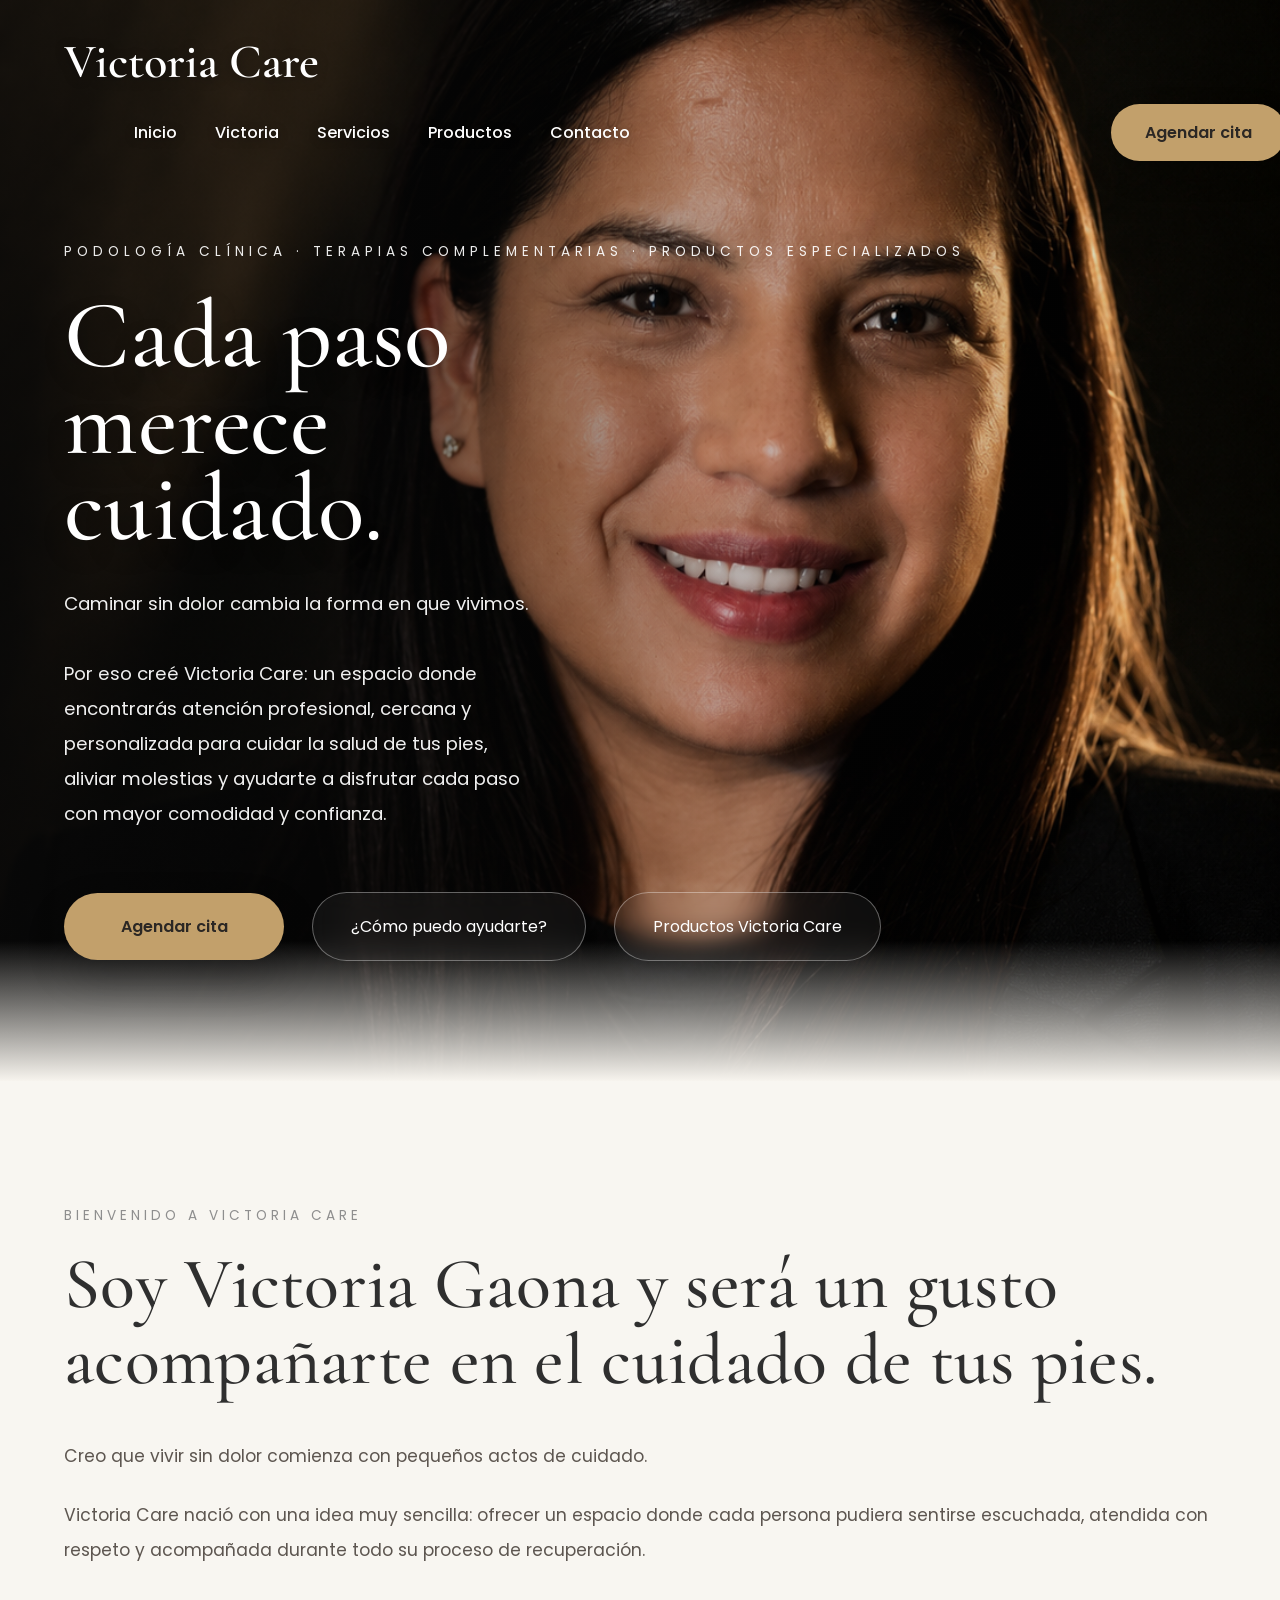
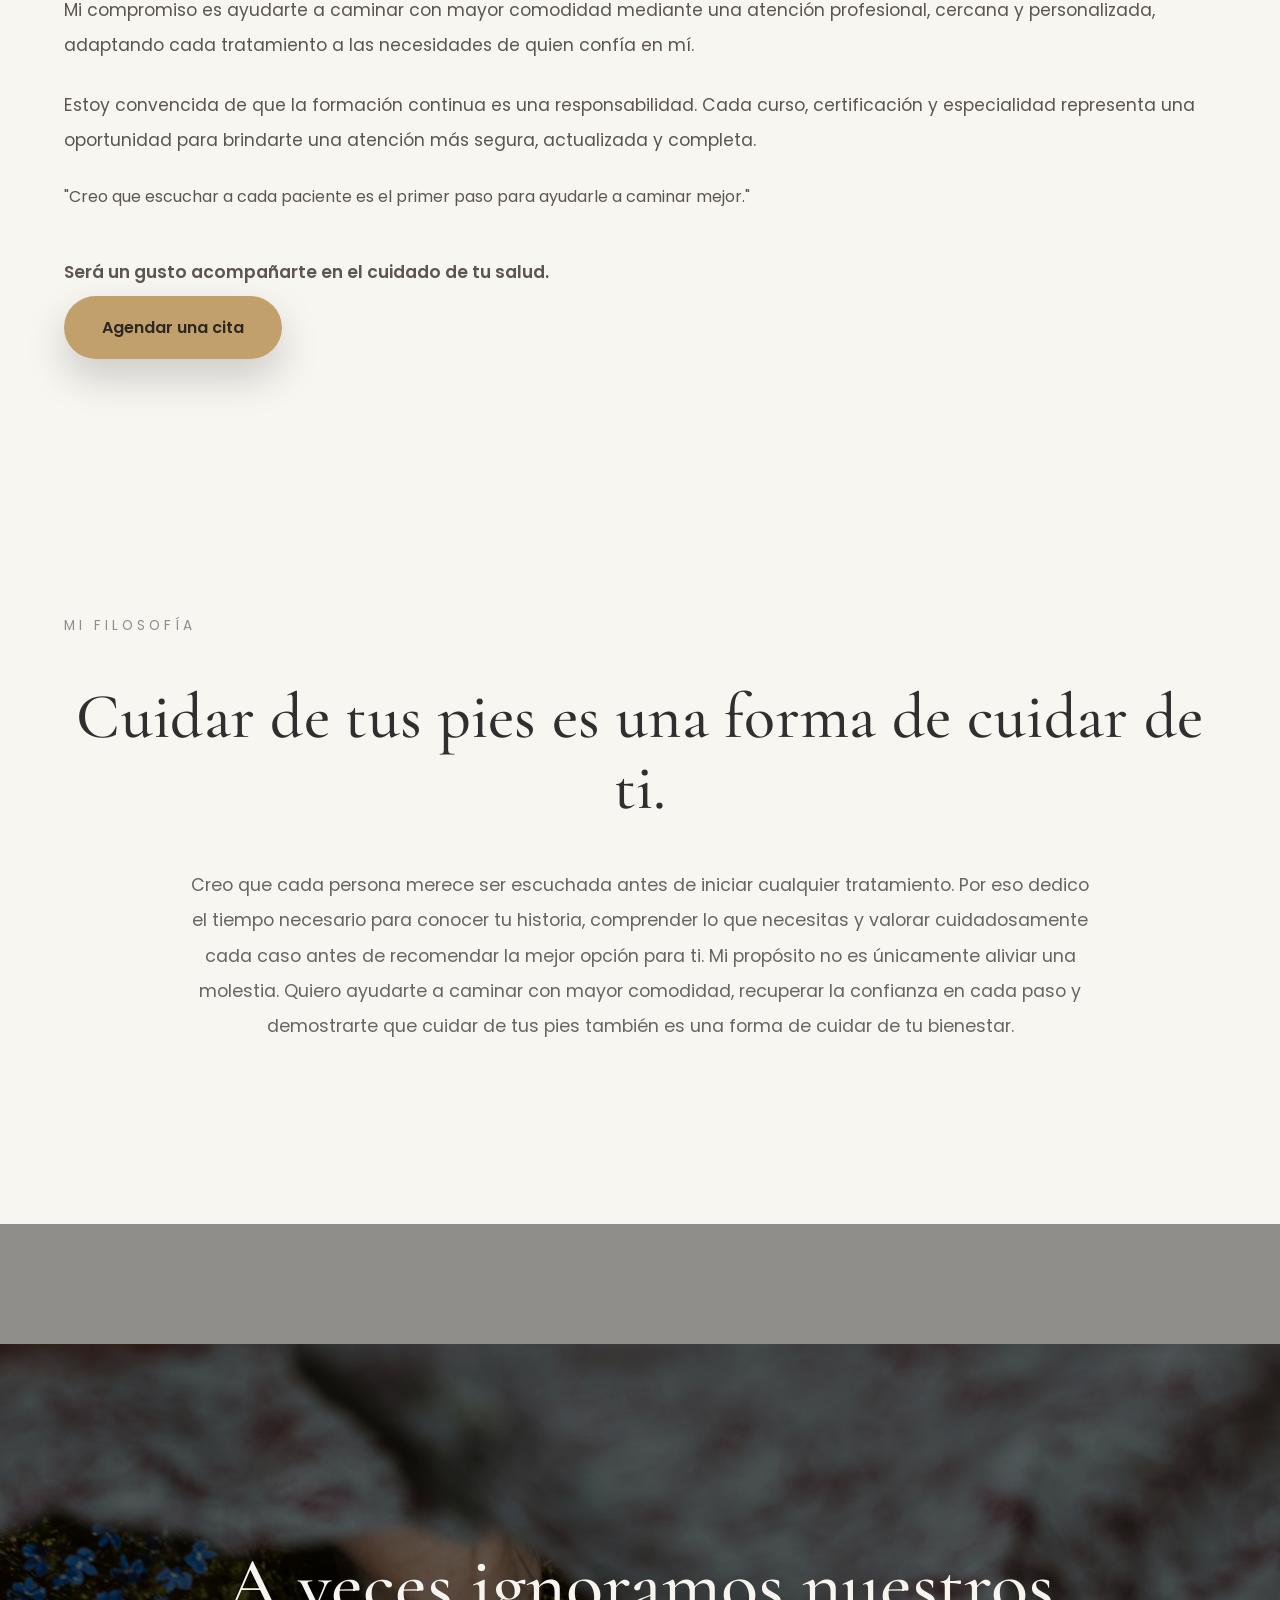
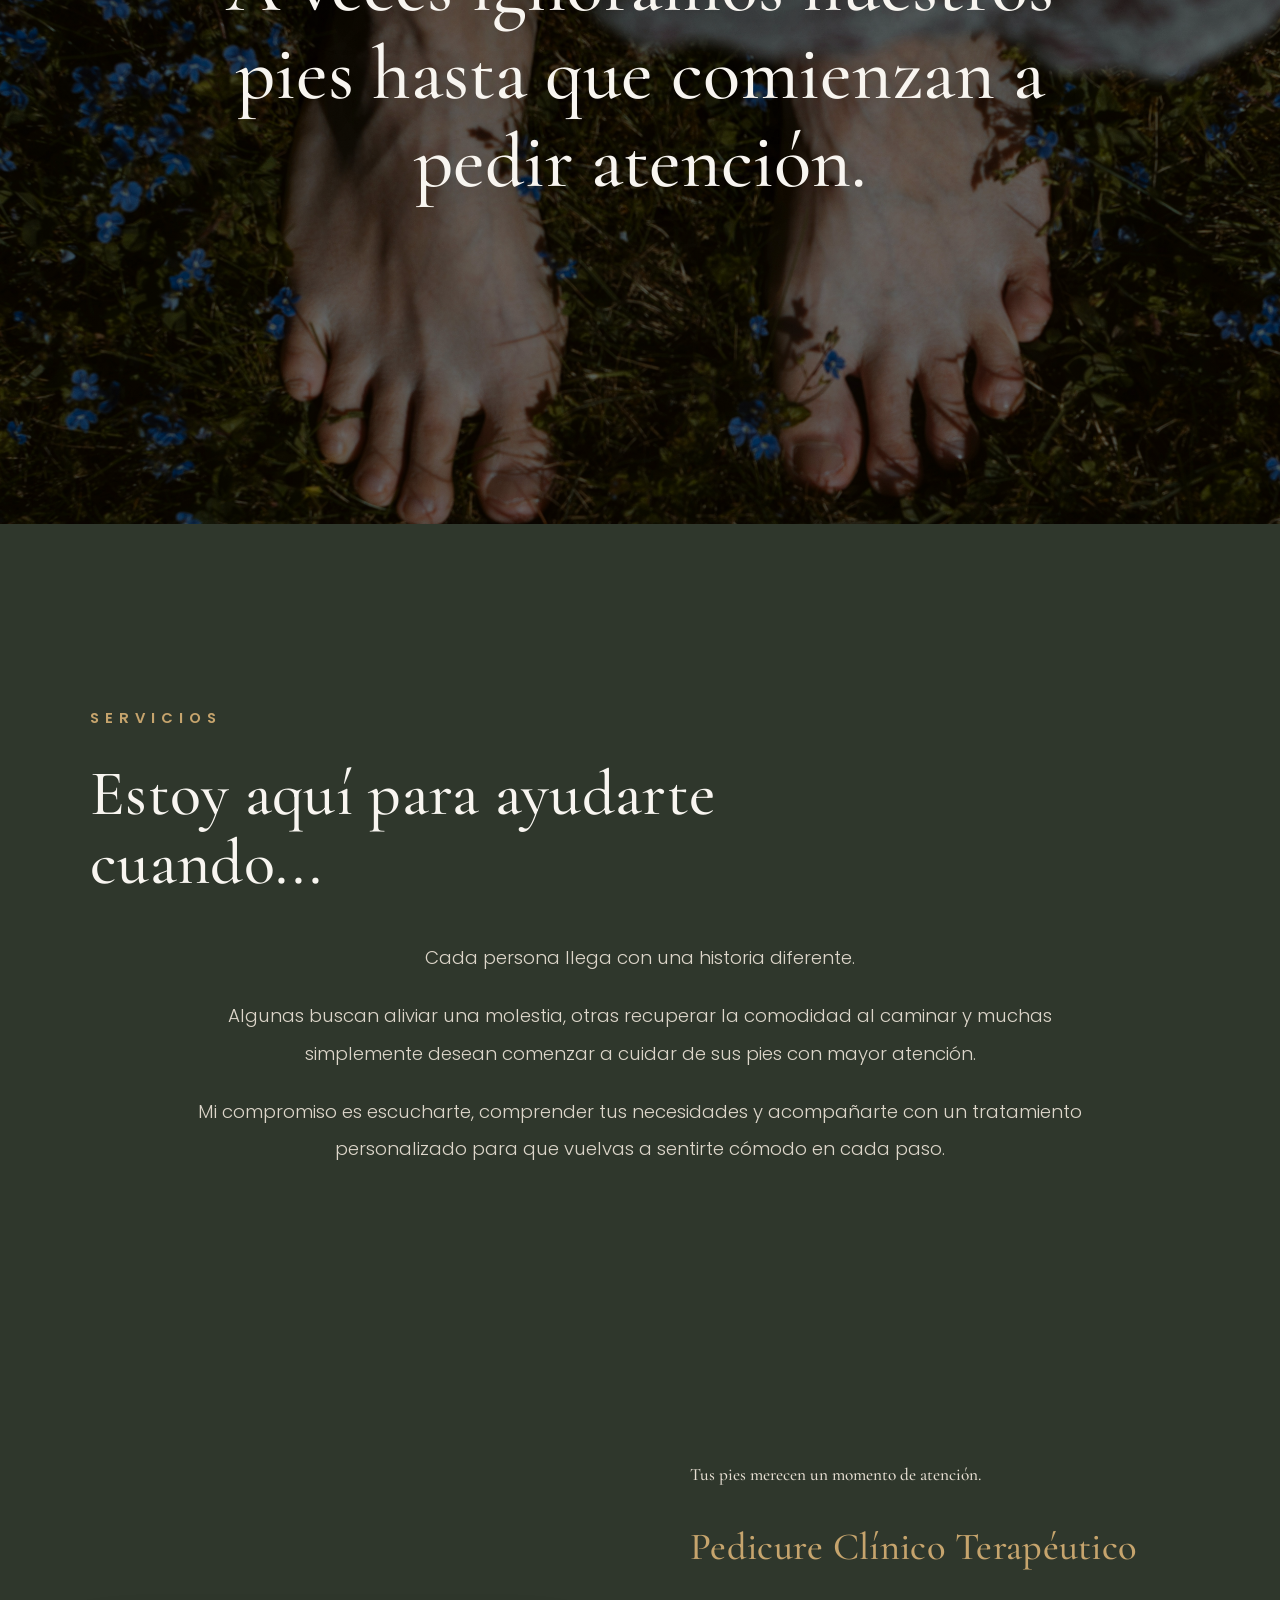
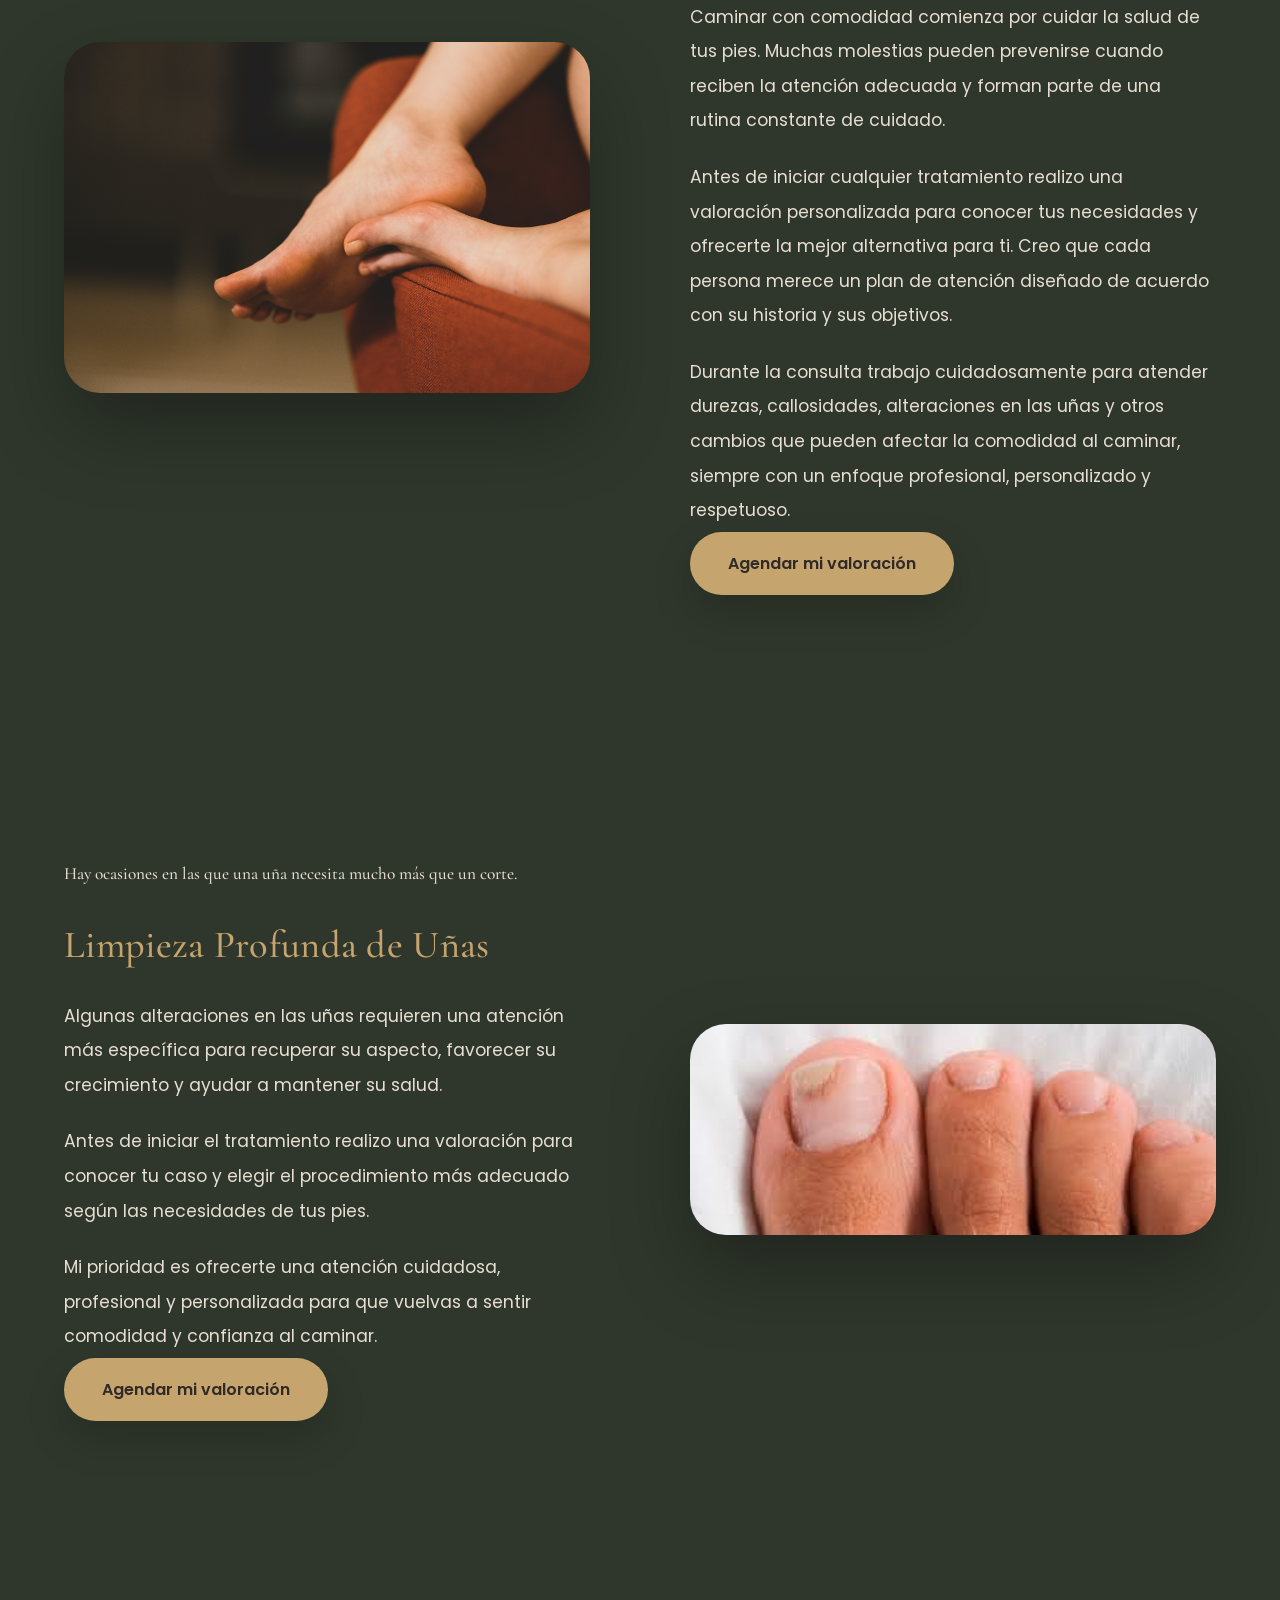
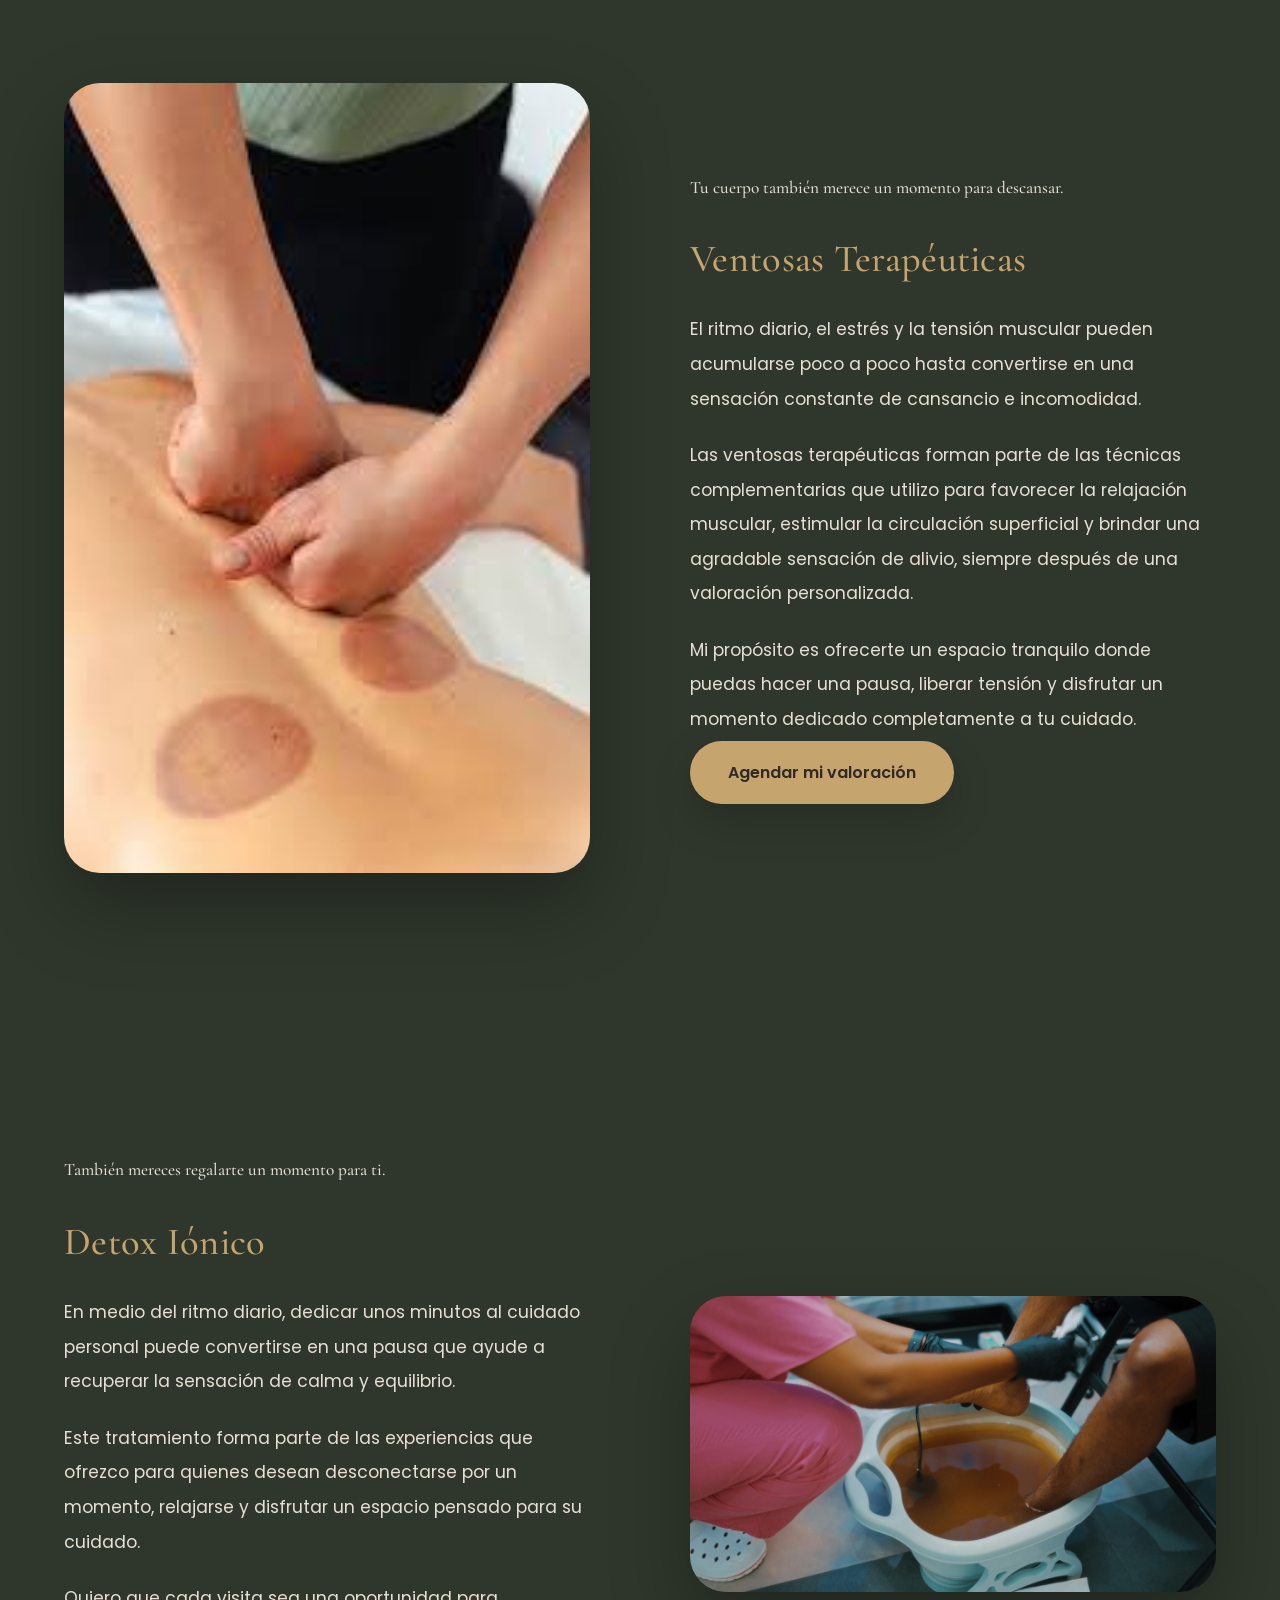
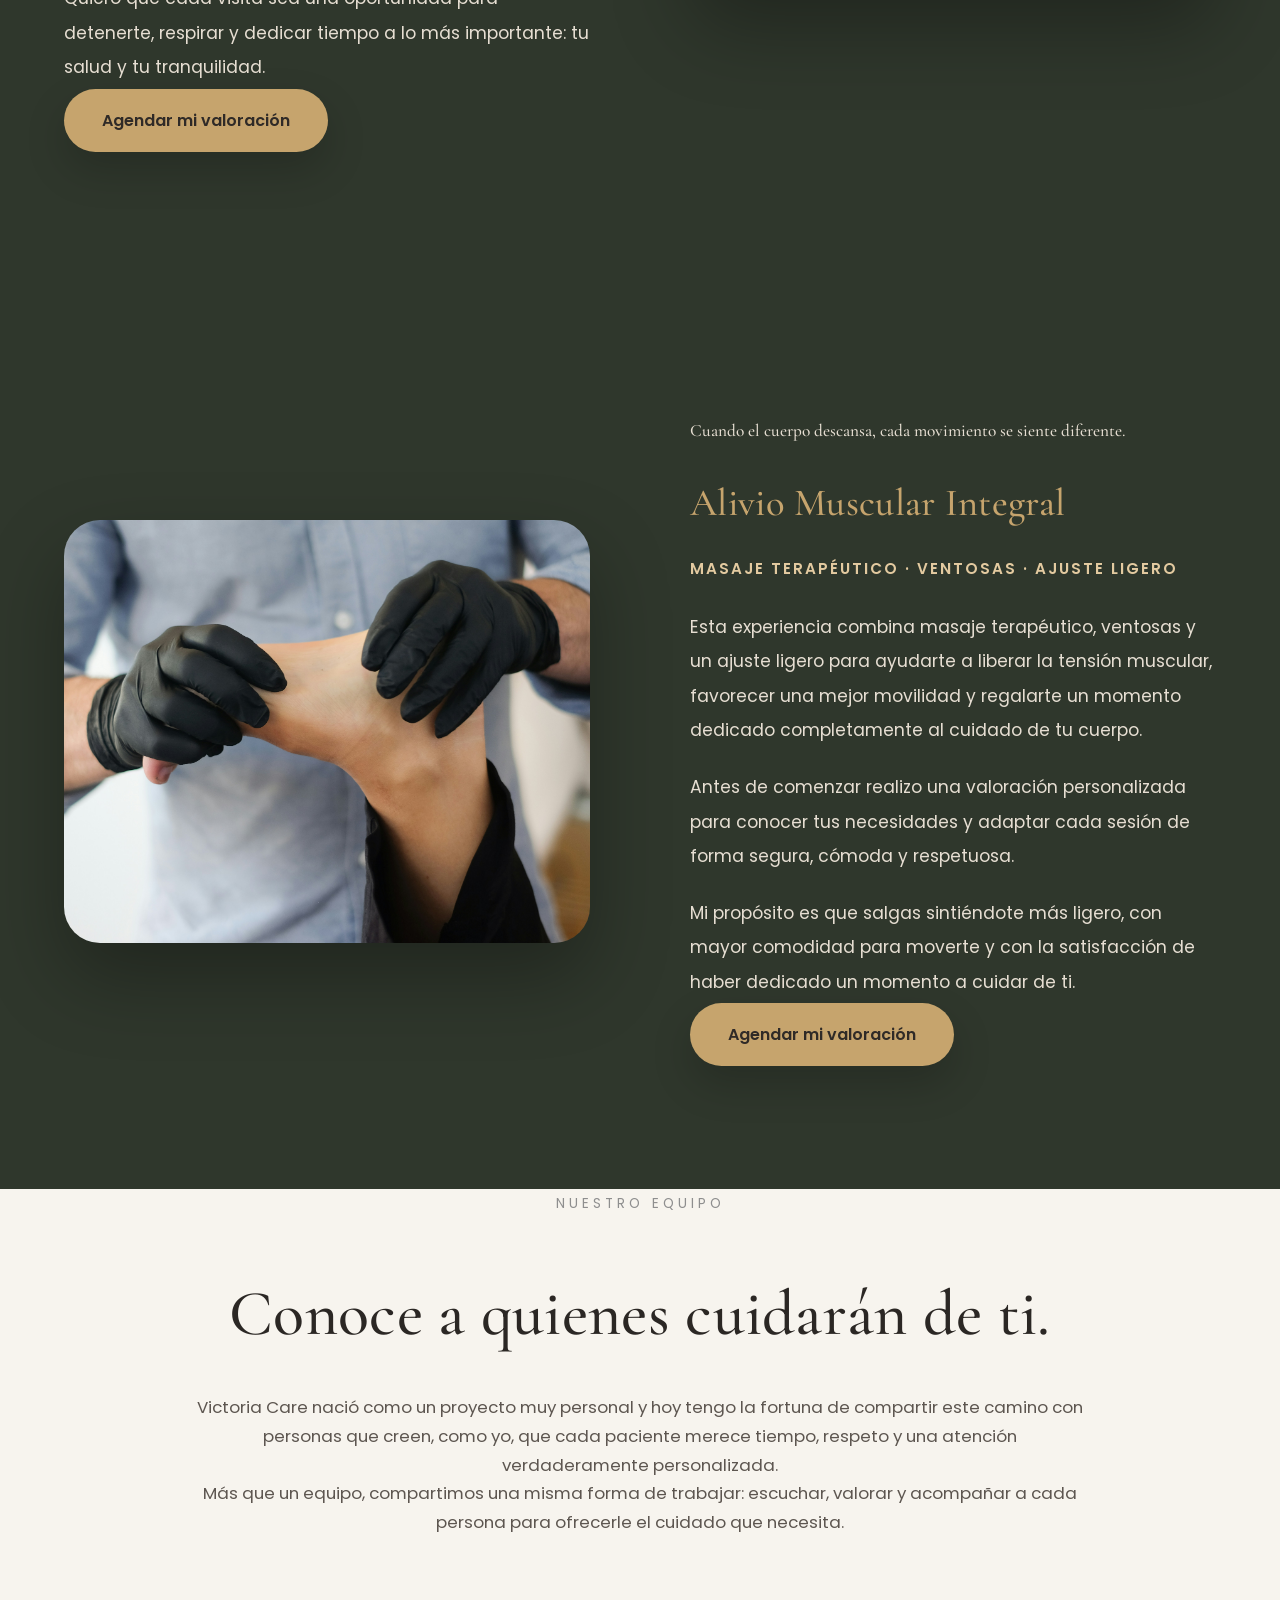
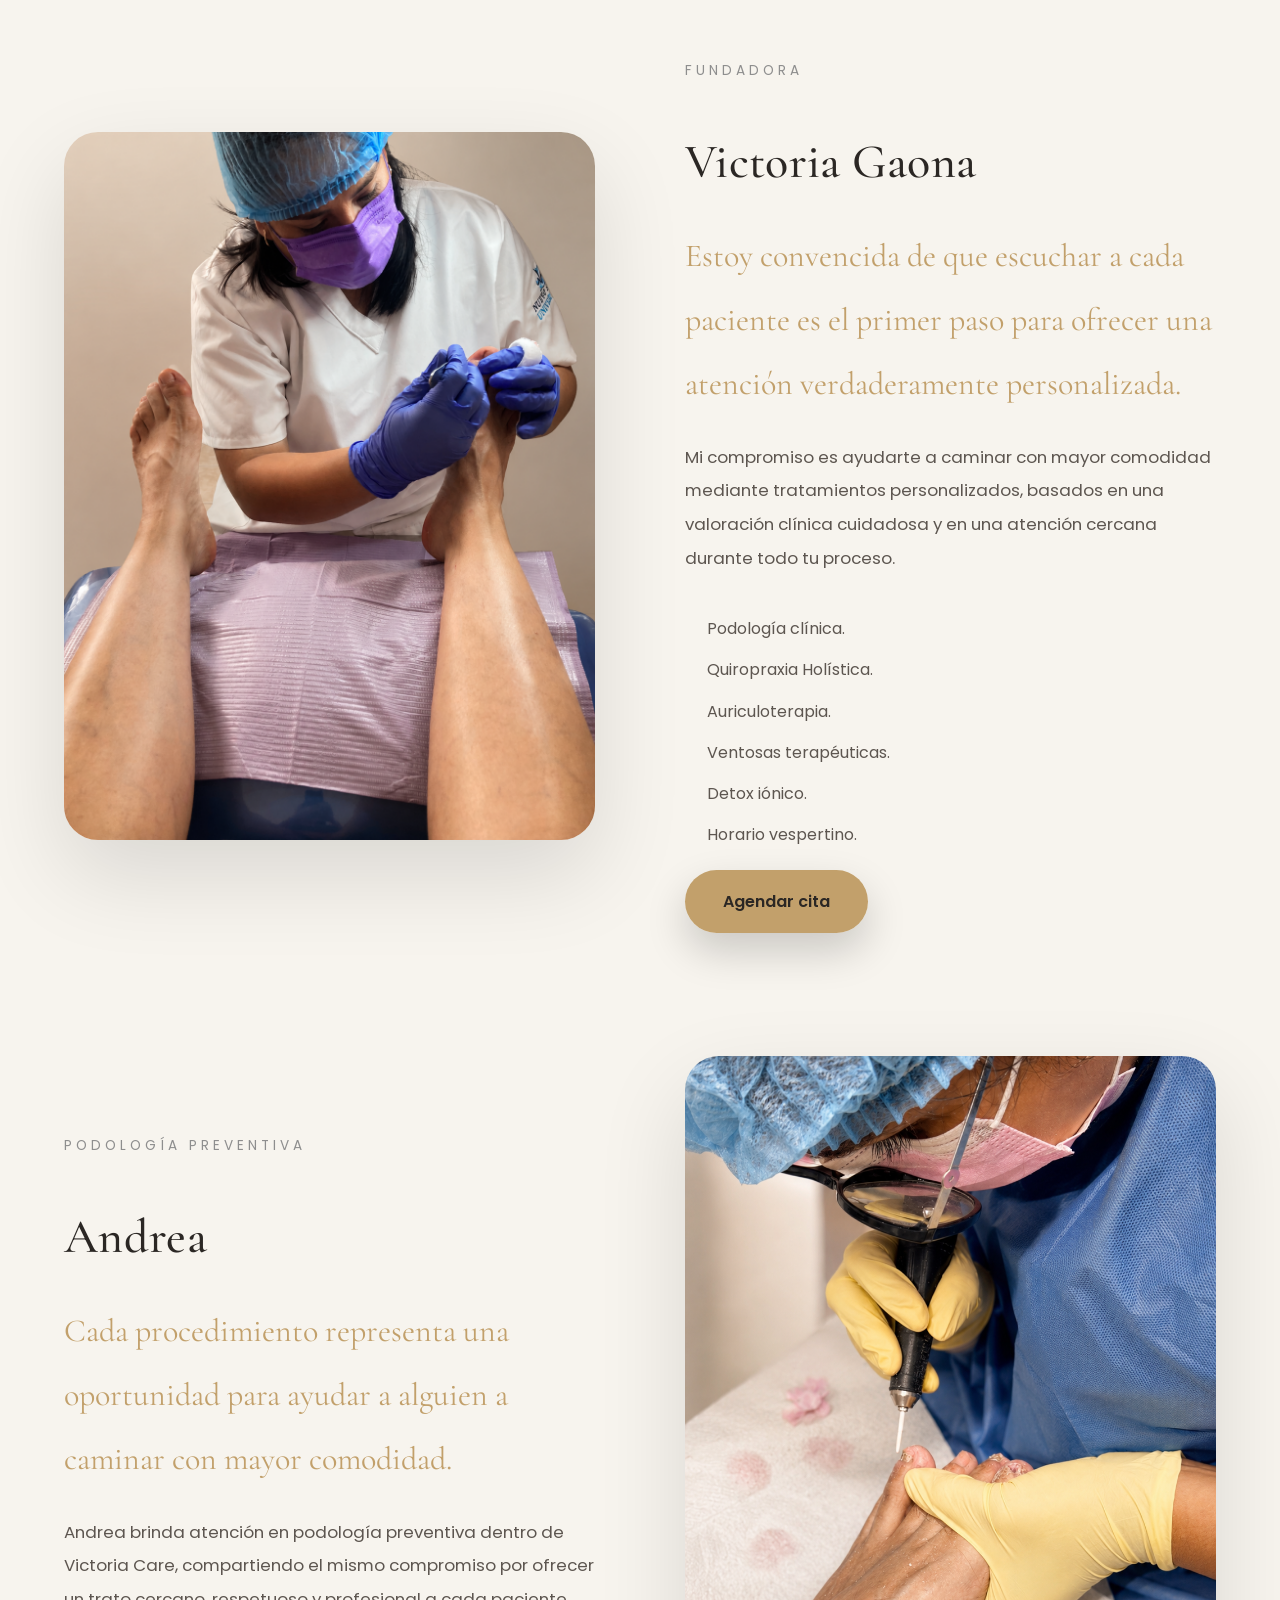
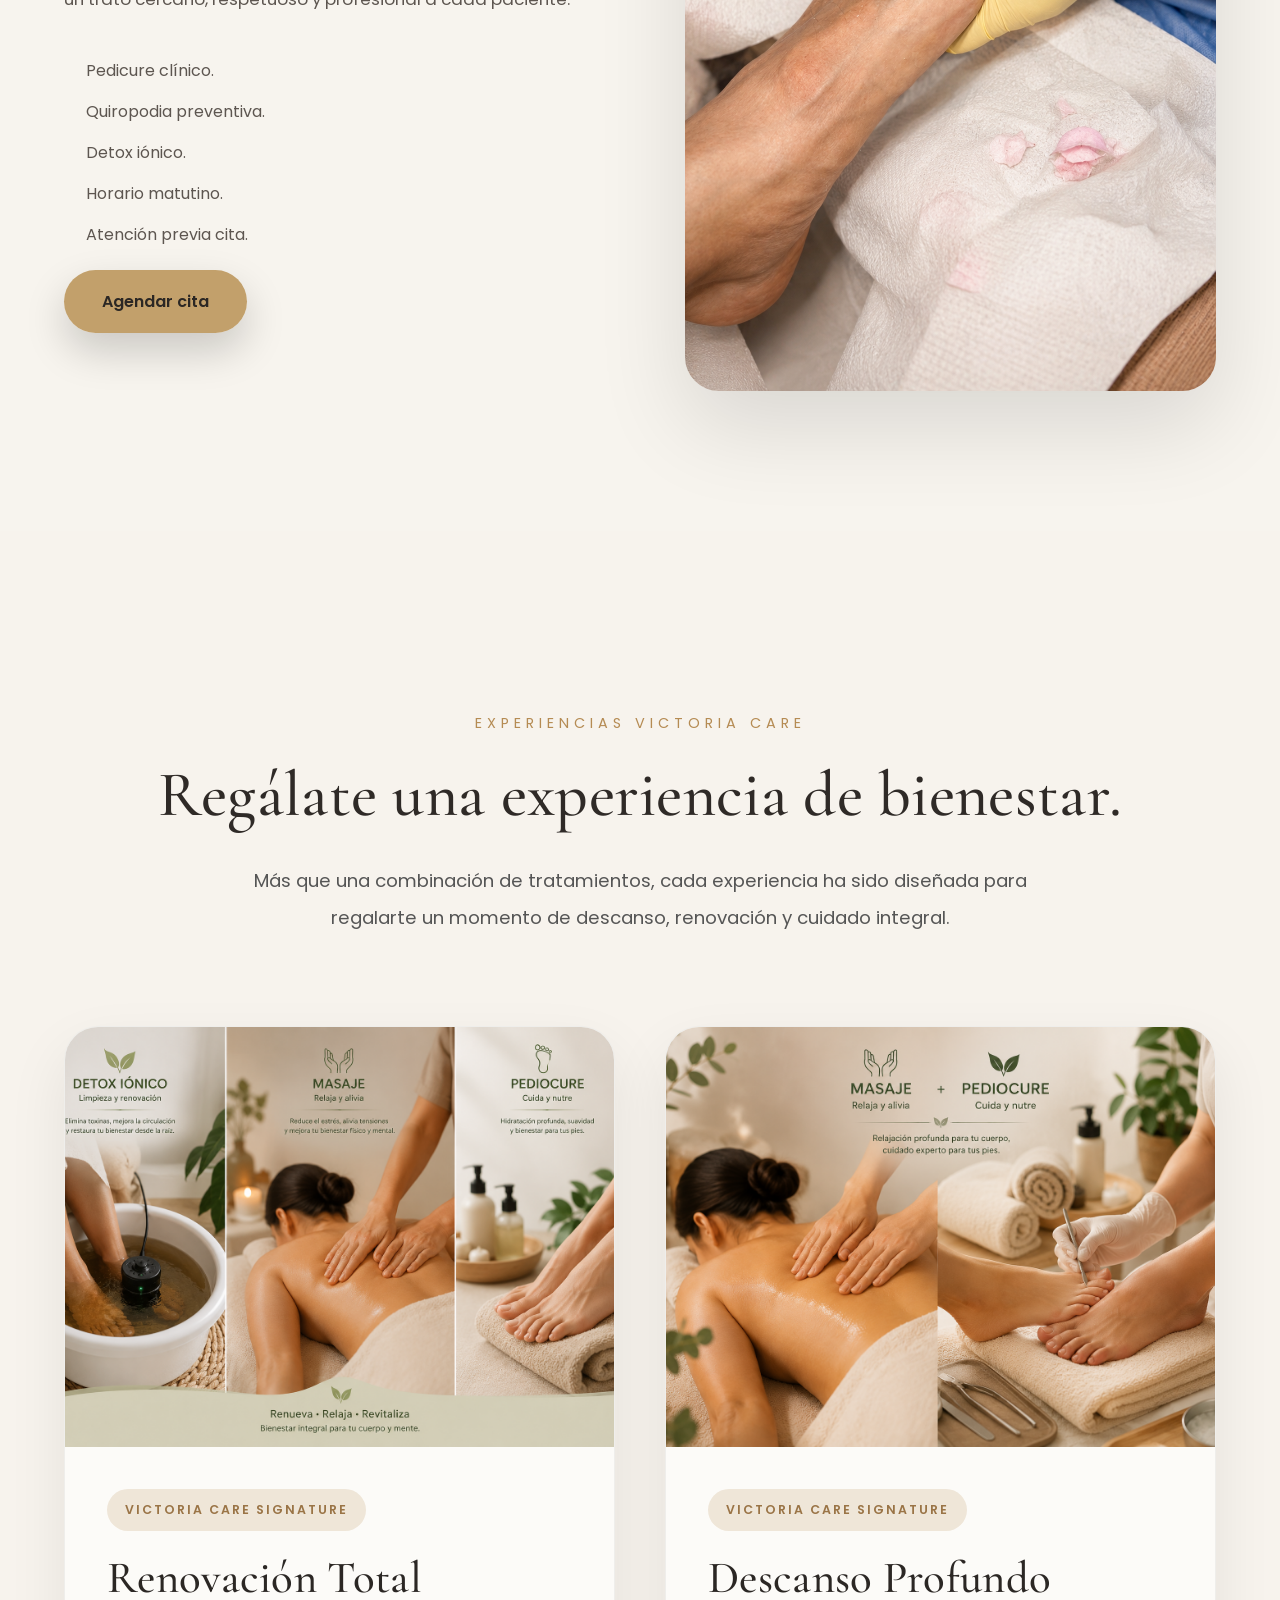
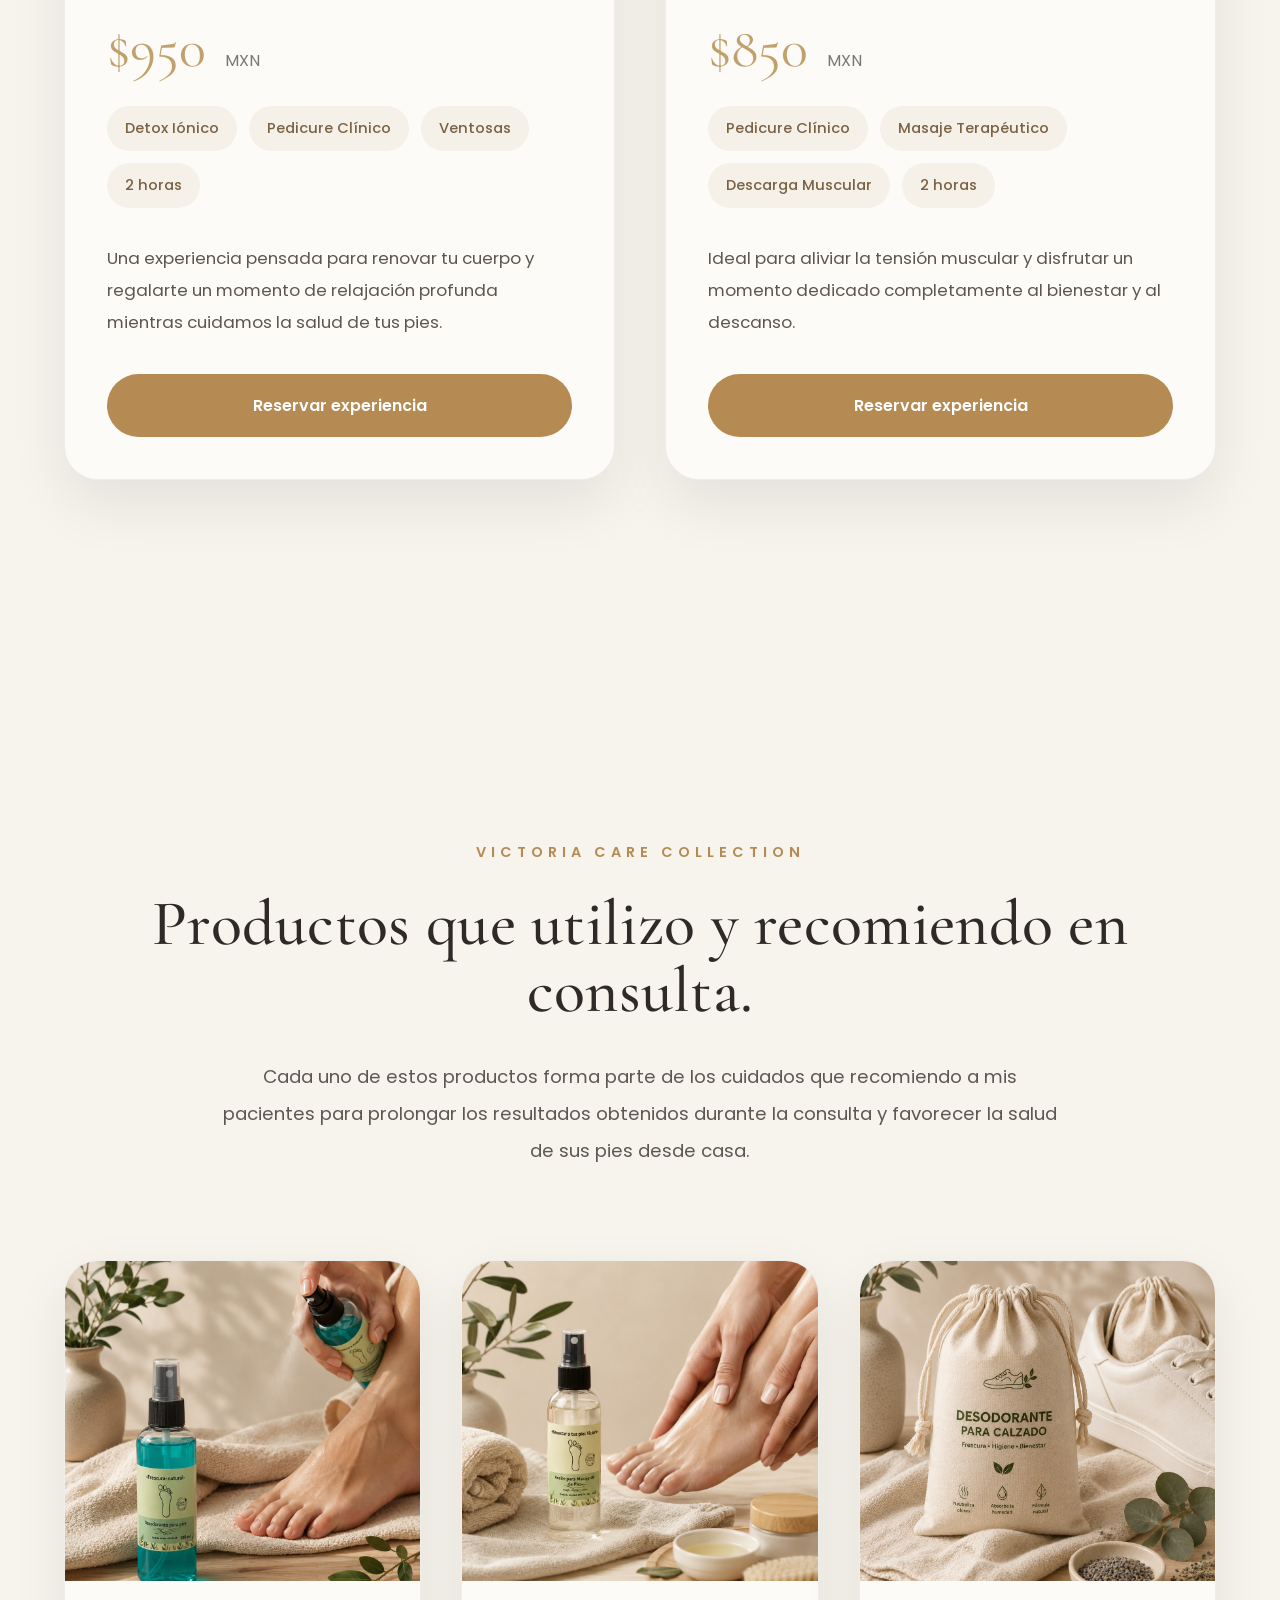
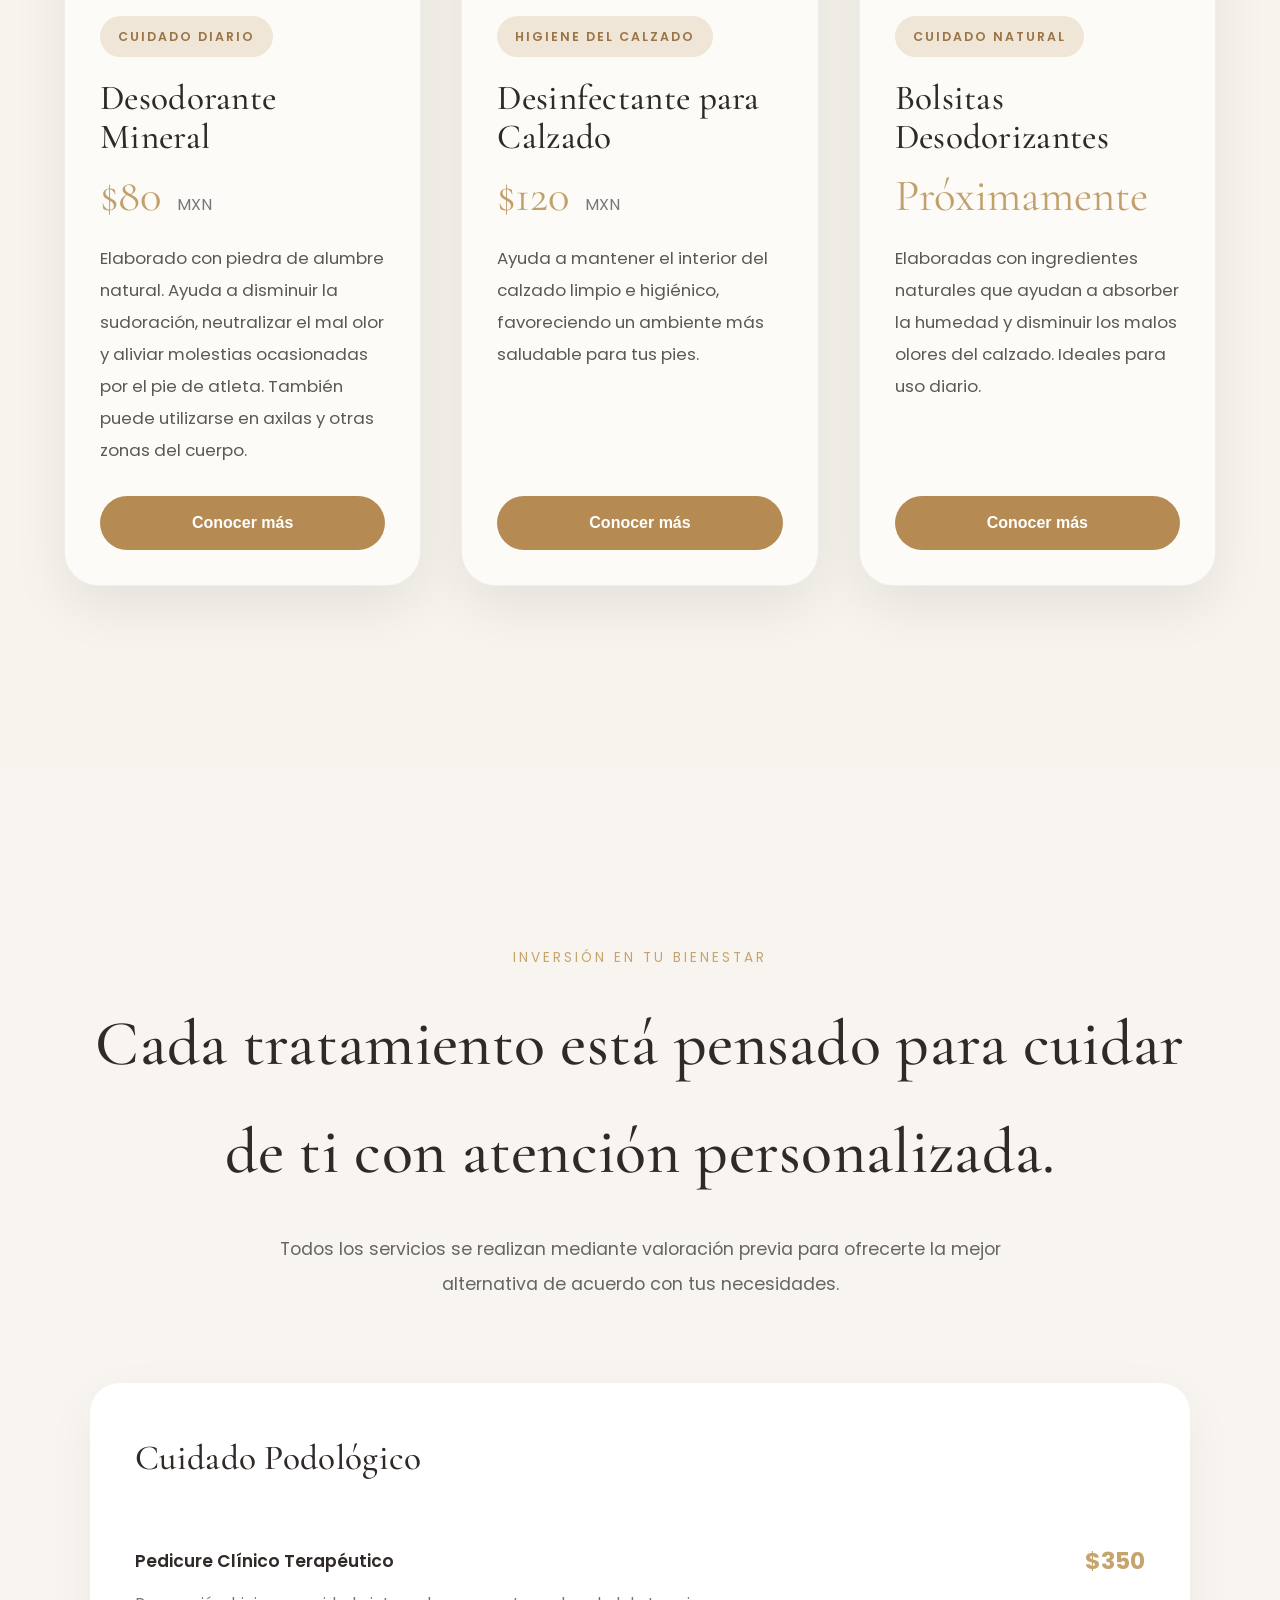
==== index.html @ b8b8cde6 "Initial commit" ====
<!DOCTYPE html>
<html lang="es-MX">

<head>
    <meta charset="UTF-8">
    <meta name="viewport" content="width=device-width, initial-scale=1.0">

    <title>VictoriaCare</title>

    <meta name="description"
        content="Victoria Care es un espacio dedicado al cuidado profesional de tus pies mediante podología clínica, terapias complementarias y productos especializados en Morelia, Michoacán.">

    <meta name="keywords"
        content="Podología, Podóloga Morelia, Pedicure Clínico, Ventosas, Quiropraxia, Victoria Care">

    <meta name="author" content="Victoria Gaona">

    <link rel="preconnect" href="https://fonts.googleapis.com">
    <link rel="preconnect" href="https://fonts.gstatic.com" crossorigin>

    <link href="https://fonts.googleapis.com/css2?family=Cormorant+Garamond:wght@300;400;500;600;700&family=Poppins:wght@300;400;500;600&display=swap" rel="stylesheet">

    <link rel="stylesheet" href="css/style.css">
    <link rel="stylesheet" href="css/animations.css">
    <link rel="stylesheet" href="css/responsive.css">
</head>

<body>
<header class="header">

    <div class="container">

        <a href="#" class="logo">
            Victoria Care
        </a>

        <nav class="navbar">

            <ul class="nav-links">

                <li><a href="#inicio">Inicio</a></li>

                <li><a href="#victoria">Victoria</a></li>

                <li><a href="#servicios">Servicios</a></li>

                <li><a href="#productos">Productos</a></li>

                <li><a href="#contacto">Contacto</a></li>

            </ul>

            <a href="https://wa.me/524433941042" target="_blank" class="btn-header">
                Agendar cita
            </a>

        </nav>

    </div>

</header> 
<section class="hero" id="inicio">

    <div class="hero-overlay"></div>

    <div class="hero-content">

        <p class="hero-category">
            Podología Clínica · Terapias Complementarias · Productos Especializados
        </p>

        <h1>
            Cada paso

<br>

merece

<br>

cuidado.
        </h1>

        <p class="hero-text">

            Caminar sin dolor cambia la forma en que vivimos.

            <br><br>

            Por eso creé Victoria Care: un espacio donde encontrarás atención profesional,
            cercana y personalizada para cuidar la salud de tus pies,
            aliviar molestias y ayudarte a disfrutar cada paso con mayor comodidad
            y confianza.

        </p>

        <div class="hero-buttons">

            <a href="https://wa.me/524433941042" target="_blank" class="btn-primary">

                Agendar cita

            </a>

            <a href="#servicios" class="btn-secondary">

                ¿Cómo puedo ayudarte?

            </a>

            <a href="#productos" class="btn-secondary">

                Productos Victoria Care

            </a>

        </div>

    </div>

</section> 

<!-- =========================
     SOBRE VICTORIA
========================== -->

<section class="about" id="victoria">

    <div class="container">

        <div class="about-text">

            <span class="section-tag">

                BIENVENIDO A VICTORIA CARE

            </span>

            <h2>

                Soy Victoria Gaona y será un gusto acompañarte en el cuidado de tus pies.

            </h2>

            <p>

                Creo que vivir sin dolor comienza con pequeños actos de cuidado.

            </p>

            <p>

                Victoria Care nació con una idea muy sencilla: ofrecer un espacio donde cada persona pudiera sentirse escuchada, atendida con respeto y acompañada durante todo su proceso de recuperación.

            </p>

            <p>

                Mi compromiso es ayudarte a caminar con mayor comodidad mediante una atención profesional, cercana y personalizada, adaptando cada tratamiento a las necesidades de quien confía en mí.

            </p>

            <p>

                Estoy convencida de que la formación continua es una responsabilidad. Cada curso, certificación y especialidad representa una oportunidad para brindarte una atención más segura, actualizada y completa.

            </p>

            <blockquote class="about-quote">

                "Creo que escuchar a cada paciente es el primer paso para ayudarle a caminar mejor."

            </blockquote>

            <p class="signature">

                Será un gusto acompañarte en el cuidado de tu salud.

            </p>

            <a
                href="https://wa.me/524433941042?text=Hola,%20me%20gustaría%20agendar%20una%20cita."
                target="_blank"
                class="btn-primary">

                 Agendar una cita

            </a>

        </div>

    </div>

</section>
<!-- =========================
     MI FILOSOFÍA
========================== -->

<section class="philosophy" id="filosofia">

    <div class="container">

        <span class="section-tag">
            MI FILOSOFÍA
        </span>

        <h2>
            Cuidar de tus pies es una forma de cuidar de ti.
        </h2>

        <p class="section-intro">

            Creo que cada persona merece ser escuchada antes de iniciar cualquier tratamiento. Por eso dedico el tiempo necesario para conocer tu historia, comprender lo que necesitas y valorar cuidadosamente cada caso antes de recomendar la mejor opción para ti.

Mi propósito no es únicamente aliviar una molestia. Quiero ayudarte a caminar con mayor comodidad, recuperar la confianza en cada paso y demostrarte que cuidar de tus pies también es una forma de cuidar de tu bienestar.

        </p>

     
</section>
<!-- =========================
     TRANSICIÓN
========================== -->

<section class="transition">

    <div class="transition-image">

        <img
            src="images/service-experience-1.jpg"
            alt="Victoria Care">

    </div>

 <div 
 

class="transition-image">

        <img
            src="images/service-experience-1.jpg"
            alt="Victoria Care">

    </class=>

    <div class="transition-text">

        <p>

            A veces ignoramos nuestros pies hasta que comienzan a pedir atención.

        </p>

    </div>

</section>
<!-- ===================================================
                    SERVICIOS
=================================================== -->

<section class="services" id="servicios">

    <div class="container">

        <span class="section-tag">
            SERVICIOS
        </span>

        <h2>
            Estoy aquí para ayudarte cuando...
        </h2>

        <p class="section-intro">
            Cada persona llega con una historia diferente.
        </p>

        <p class="section-intro">
            Algunas buscan aliviar una molestia, otras recuperar la comodidad al caminar y muchas simplemente desean comenzar a cuidar de sus pies con mayor atención.
        </p>

        <p class="section-intro">
            Mi compromiso es escucharte, comprender tus necesidades y acompañarte con un tratamiento personalizado para que vuelvas a sentirte cómodo en cada paso.
        </p>

    </div>

</section>
<!-- ===================================================
                PEDICURE CLÍNICO
=================================================== -->

<section class="service-detail">

    <div class="container service-grid">

        <div class="service-image">

            <img
                src="images/service-pedicure.jpg"
                alt="Pedicure Clínico Terapéutico">

        </div>

        <div class="service-text">

            <p class="service-question">
                Tus pies merecen un momento de atención.
            </p>

            <h2>
                Pedicure Clínico Terapéutico
            </h2>

            <p>
                Caminar con comodidad comienza por cuidar la salud de tus pies. Muchas molestias pueden prevenirse cuando reciben la atención adecuada y forman parte de una rutina constante de cuidado.
            </p>

            <p>
                Antes de iniciar cualquier tratamiento realizo una valoración personalizada para conocer tus necesidades y ofrecerte la mejor alternativa para ti. Creo que cada persona merece un plan de atención diseñado de acuerdo con su historia y sus objetivos.
            </p>

            <p>
                Durante la consulta trabajo cuidadosamente para atender durezas, callosidades, alteraciones en las uñas y otros cambios que pueden afectar la comodidad al caminar, siempre con un enfoque profesional, personalizado y respetuoso.
            </p>

            <a href="https://wa.me/524433941042"
               target="_blank"
               class="btn-primary">

                Agendar mi valoración

            </a>

        </div>

    </div>

</section>

<!-- ===================================================
           LIMPIEZA PROFUNDA DE UÑAS
=================================================== -->

<section class="service-detail">

    <div class="container service-grid reverse">

        <div class="service-text">

            <p class="service-question">

                Hay ocasiones en las que una uña necesita mucho más que un corte.

            </p>

            <h2>

                Limpieza Profunda de Uñas

            </h2>

            <p>

                Algunas alteraciones en las uñas requieren una atención más específica para recuperar su aspecto, favorecer su crecimiento y ayudar a mantener su salud.

            </p>

            <p>

                Antes de iniciar el tratamiento realizo una valoración para conocer tu caso y elegir el procedimiento más adecuado según las necesidades de tus pies.

            </p>

            <p>

                Mi prioridad es ofrecerte una atención cuidadosa, profesional y personalizada para que vuelvas a sentir comodidad y confianza al caminar.

            </p>

            <a href="https://wa.me/524433941042"
               target="_blank"
               class="btn-primary">

                Agendar mi valoración

            </a>

        </div>

        <div class="service-image">

            <img
                src="images/service-limpiezaprofunda.jpg"
                alt="Limpieza Profunda de Uñas">

        </div>

    </div>

</section><!-- ===================================================
              VENTOSAS TERAPÉUTICAS
=================================================== -->

<section class="service-detail">

    <div class="container service-grid">

        <div class="service-image">

            <img
                src="images/service-ventosas.jpeg"
                alt="Ventosas Terapéuticas">

        </div>

        <div class="service-text">

            <p class="service-question">

                Tu cuerpo también merece un momento para descansar.

            </p>

            <h2>

                Ventosas Terapéuticas

            </h2>

            <p>

                El ritmo diario, el estrés y la tensión muscular pueden acumularse poco a poco hasta convertirse en una sensación constante de cansancio e incomodidad.

            </p>

            <p>

                Las ventosas terapéuticas forman parte de las técnicas complementarias que utilizo para favorecer la relajación muscular, estimular la circulación superficial y brindar una agradable sensación de alivio, siempre después de una valoración personalizada.

            </p>

            <p>

                Mi propósito es ofrecerte un espacio tranquilo donde puedas hacer una pausa, liberar tensión y disfrutar un momento dedicado completamente a tu cuidado.

            </p>

            <a href="https://wa.me/524433941042"
               target="_blank"
               class="btn-primary">

                Agendar mi valoración

            </a>

        </div>

    </div>

</section><!-- ===================================================
                    DETOX IÓNICO
=================================================== -->

<section class="service-detail">

    <div class="container service-grid reverse">

        <div class="service-text">

            <p class="service-question">

                También mereces regalarte un momento para ti.

            </p>

            <h2>

                Detox Iónico

            </h2>

            <p>

                En medio del ritmo diario, dedicar unos minutos al cuidado personal puede convertirse en una pausa que ayude a recuperar la sensación de calma y equilibrio.

            </p>

            <p>

                Este tratamiento forma parte de las experiencias que ofrezco para quienes desean desconectarse por un momento, relajarse y disfrutar un espacio pensado para su cuidado.

            </p>

            <p>

                Quiero que cada visita sea una oportunidad para detenerte, respirar y dedicar tiempo a lo más importante: tu salud y tu tranquilidad.

            </p>

            <a href="https://wa.me/524433941042"
               target="_blank"
               class="btn-primary">

                Agendar mi valoración

            </a>

        </div>

        <div class="service-image">

            <img
                src="images/service-detox.jpg"
                alt="Detox Iónico">

        </div>

    </div>

</section>
<!-- ===================================================
        ALIVIO MUSCULAR INTEGRAL
=================================================== -->

<section class="service-detail">

    <div class="container service-grid">

        <div class="service-image">

            <img
                src="images/service-quiropraxia.jpg"
                alt="Alivio Muscular Integral">

        </div>

        <div class="service-text">

            <p class="service-question">

                Cuando el cuerpo descansa, cada movimiento se siente diferente.

            </p>

            <h2>

                Alivio Muscular Integral

            </h2>

            <h3 class="service-subtitle">

                Masaje terapéutico · Ventosas · Ajuste ligero

            </h3>

            <p>

                Esta experiencia combina masaje terapéutico, ventosas y un ajuste ligero para ayudarte a liberar la tensión muscular, favorecer una mejor movilidad y regalarte un momento dedicado completamente al cuidado de tu cuerpo.

            </p>

            <p>

                Antes de comenzar realizo una valoración personalizada para conocer tus necesidades y adaptar cada sesión de forma segura, cómoda y respetuosa.

            </p>

            <p>

                Mi propósito es que salgas sintiéndote más ligero, con mayor comodidad para moverte y con la satisfacción de haber dedicado un momento a cuidar de ti.

            </p>

            <a href="https://wa.me/524433941042"
               target="_blank"
               class="btn-primary">

                Agendar mi valoración

            </a>

        </div>

    </div>

</section>
<!--==================================================
        CONOCE A QUIENES CUIDARÁN DE TI
===================================================-->


    <div class="container">

        <div class="team-header">

            <span class="section-tag">

                NUESTRO EQUIPO
            </span>

            <h2>
                Conoce a quienes cuidarán de ti.
            </h2>

            <p>
                Victoria Care nació como un proyecto muy personal y hoy tengo la fortuna de compartir este camino con personas que creen, como yo, que cada paciente merece tiempo, respeto y una atención verdaderamente personalizada.
            </p>

            <p>
                Más que un equipo, compartimos una misma forma de trabajar: escuchar, valorar y acompañar a cada persona para ofrecerle el cuidado que necesita.
            </p>

        </div>

        <!-- =======================
                VICTORIA
        ======================== -->

        <div class="team-member">

            <div class="team-photo">

                <img src="images/victrabajando.png"
                     alt="Victoria durante una consulta">

            </div>

            <div class="team-info">

                <span class="section-tag">

                    FUNDADORA

                </span>

                <h3>

                    Victoria Gaona

                </h3>

                <p class="team-highlight">

                    Estoy convencida de que escuchar a cada paciente es el primer paso para ofrecer una atención verdaderamente personalizada.

                </p>

                <p>

                    Mi compromiso es ayudarte a caminar con mayor comodidad mediante tratamientos personalizados, basados en una valoración clínica cuidadosa y en una atención cercana durante todo tu proceso.

                </p>

                <ul>

                    <li>Podología clínica.</li>

                    <li>Quiropraxia Holística.</li>

                    <li>Auriculoterapia.</li>

                    <li>Ventosas terapéuticas.</li>

                    <li>Detox iónico.</li>

                    <li>Horario vespertino.</li>

                </ul>

                <a href="https://wa.me/524433941042?text=Hola,%20me%20gustaría%20agendar%20una%20cita%20con%20Victoria."
                   target="_blank"
                   class="btn-primary">

                     Agendar cita

                </a>

            </div>

        </div>

        <!-- =======================
                ANDREA
        ======================== -->

        <div class="team-member reverse">

            <div class="team-info">

                <span class="section-tag">

                    PODOLOGÍA PREVENTIVA

                </span>

                <h3>

                    Andrea

                </h3>

                <p class="team-highlight">

                    Cada procedimiento representa una oportunidad para ayudar a alguien a caminar con mayor comodidad.

                </p>

                <p>

                    Andrea brinda atención en podología preventiva dentro de Victoria Care, compartiendo el mismo compromiso por ofrecer un trato cercano, respetuoso y profesional a cada paciente.

                </p>

                <ul>

                    <li>Pedicure clínico.</li>

                    <li>Quiropodia preventiva.</li>
                    <li>Detox iónico.</li>
                    <li>Horario matutino.</li>

                    <li>Atención previa cita.</li>


                </ul>

                <a href="https://wa.me/524433941042?text=Hola,%20me%20gustaría%20agendar%20una%20cita%20con%20Andrea."
                   target="_blank"
                   class="btn-primary">

                    Agendar cita 

                </a>

            </div>

            <div class="team-photo">

                <img src="images/andytrabajando.png"
                     alt="Andrea realizando un procedimiento clínico">

            </div>

        </div>

    </div>

</section>
<!-- ===================================================
        EXPERIENCIAS VICTORIA CARE 2.0
=================================================== -->

<section class="packages" id="experiencias">

    <div class="container">

        <span class="section-tag">
            EXPERIENCIAS VICTORIA CARE
        </span>

        <h2>
            Regálate una experiencia de bienestar.
        </h2>

        <p class="section-intro">
            Más que una combinación de tratamientos, cada experiencia ha sido diseñada para regalarte un momento de descanso, renovación y cuidado integral.
        </p>

        <div class="packages-grid">

            <!-- EXPERIENCIA 1 -->

            <article class="package-card">

                <img src="images/experiencia 0.png"
                     alt="Renovación Total"
                     class="package-image">

                <div class="package-content">

                    <span class="package-badge">
                        VICTORIA CARE SIGNATURE
                    </span>

                    <h3>
                        Renovación Total
                    </h3>

                    <div class="package-price">

                        $950

                        <small>MXN</small>

                    </div>

                    <div class="package-tags">

                        <span>Detox Iónico</span>

                        <span>Pedicure Clínico</span>

                        <span>Ventosas</span>

                        <span>2 horas</span>

                    </div>

                    <p>

                        Una experiencia pensada para renovar tu cuerpo y regalarte un momento de relajación profunda mientras cuidamos la salud de tus pies.

                    </p>

                    <a href="https://wa.me/524433941042"
                       target="_blank"
                       class="package-btn">

                        Reservar experiencia

                    </a>

                </div>

            </article>

            <!-- EXPERIENCIA 2 -->

            <article class="package-card">

                <img src="images/experiencia2.png"
                     alt="Descanso Profundo"
                     class="package-image">

                <div class="package-content">

                    <span class="package-badge">
                        VICTORIA CARE SIGNATURE
                    </span>

                    <h3>
                        Descanso Profundo
                    </h3>

                    <div class="package-price">

                        $850

                        <small>MXN</small>

                    </div>

                    <div class="package-tags">

                        <span>Pedicure Clínico</span>

                        <span>Masaje Terapéutico</span>

                        <span>Descarga Muscular</span>

                        <span>2 horas</span>

                    </div>

                    <p>

                        Ideal para aliviar la tensión muscular y disfrutar un momento dedicado completamente al bienestar y al descanso.

                    </p>

                    <a href="https://wa.me/524433941042"
                       target="_blank"
                       class="package-btn">

                        Reservar experiencia

                    </a>

                </div>

            </article>

        </div>

    </div>

</section>
<!-- ===================================================
        VICTORIA CARE COLLECTION
=================================================== -->

<section class="products" id="productos">

    <div class="container">

        <span class="section-tag">
            VICTORIA CARE COLLECTION
        </span>

        <h2>
            Productos que utilizo y recomiendo en consulta.
        </h2>

        <p class="section-intro">
            Cada uno de estos productos forma parte de los cuidados que recomiendo a mis pacientes para prolongar los resultados obtenidos durante la consulta y favorecer la salud de sus pies desde casa.
        </p>

        <div class="products-grid">

            <!-- ==========================================
                    PRODUCTO 1
            =========================================== -->

            <article class="product-card">

                <img
                    src="images/products-desodoranteparapies.png"
                    alt="Desodorante Mineral"
                    class="product-image">

                <div class="product-content">

                    <span class="product-category">
                        CUIDADO DIARIO
                    </span>

                    <h3>
                        Desodorante Mineral
                    </h3>

                    <div class="product-price">
                        $80 <small>MXN</small>
                    </div>

                    <p>
                        Elaborado con piedra de alumbre natural. Ayuda a disminuir la sudoración, neutralizar el mal olor y aliviar molestias ocasionadas por el pie de atleta. También puede utilizarse en axilas y otras zonas del cuerpo.
                    </p>

                    <button
                        class="product-btn open-product"

                        data-name="Desodorante Mineral"

                        data-price="$80 MXN"

                        data-image="images/products-desodoranteparapies.png"

                        data-category="Cuidado Diario"

                        data-description="Desodorante elaborado con piedra de alumbre natural. Ayuda a disminuir la sudoración, neutralizar el mal olor y aliviar molestias ocasionadas por el pie de atleta. También puede utilizarse en axilas y otras zonas del cuerpo.">

                        Conocer más

                    </button>

                </div>

            </article>

            <!-- ==========================================
                    PRODUCTO 2
            =========================================== -->

            <article class="product-card">
 
                <img
    src="images/desinfectante.png"
    alt="Desinfectante para Calzado"
    class="product-image">

                <div class="product-content">

                    <span class="product-category">
                        HIGIENE DEL CALZADO
                    </span>

                    <h3>
                        Desinfectante para Calzado
                    </h3>

                    <div class="product-price">
                        $120 <small>MXN</small>
                    </div>

                    <p>
                        Ayuda a mantener el interior del calzado limpio e higiénico, favoreciendo un ambiente más saludable para tus pies.
                    </p>

                    <button
                        class="product-btn open-product"

                        data-name="desinfectante.png"

                        data-price="$120 MXN"

                        data-image="images/desinfecta.png"

                        data-category="Higiene del Calzado"

                        data-description="Desinfectante diseñado para ayudar a mantener el interior del calzado limpio e higiénico, reduciendo la presencia de microorganismos y malos olores.">

                        Conocer más

                    </button>

                </div>

            </article>

            <!-- ==========================================
                    PRODUCTO 3
            =========================================== -->

            <article class="product-card">

                <img
                    src="images/products-bolsitadesinfectantedecalzado.png"
                    alt="Bolsitas Desodorizantes"
                    class="product-image">

                <div class="product-content">

                    <span class="product-category">
                        CUIDADO NATURAL
                    </span>

                    <h3>
                        Bolsitas Desodorizantes
                    </h3>

                    <div class="product-price">
                        Próximamente
                    </div>

                    <p>
                        Elaboradas con ingredientes naturales que ayudan a absorber la humedad y disminuir los malos olores del calzado. Ideales para uso diario.
                    </p>

                    <button
                        class="product-btn open-product"

                        data-name="Bolsitas Desodorizantes"

                        data-price="Próximamente"

                        data-image="images/products-bolsitadesinfectantedecalzado.png"

                        data-category="Cuidado Natural"

                        data-description="Bolsitas elaboradas con ingredientes naturales que ayudan a absorber la humedad y disminuir los malos olores del calzado.">

                        Conocer más

                    </button>

                </div>

            </article>

        </div>

    </div>


</section>
<!-- ===================================================
        INVERSIÓN EN TU BIENESTAR
=================================================== -->

<section class="pricing" id="precios">

    <div class="container">

        <span class="section-tag">

            INVERSIÓN EN TU BIENESTAR

        </span>

        <h2>

            Cada tratamiento está pensado para cuidar de ti con atención personalizada.

        </h2>

        <p class="section-intro">

            Todos los servicios se realizan mediante valoración previa para ofrecerte la mejor alternativa de acuerdo con tus necesidades.

        </p>

        <!-- CUIDADO PODOLÓGICO -->

        <div class="pricing-group">

            <h3>Cuidado Podológico</h3>

            <div class="price-row">
                <span>Pedicure Clínico Terapéutico</span>
                <strong>$350</strong>
            </div>

            <div class="price-description">
                Prevención, higiene y cuidado integral para mantener la salud de tus pies.
            </div>

            <div class="price-row">
                <span>Limpieza Profunda de Uñas</span>
                <strong>$550</strong>
            </div>

            <div class="price-description">
                Recomendada para uñas engrosadas o con acumulación importante de tejido.
            </div>

            <div class="price-row">
                <span>Retiro de Acrocordones</span>
                <strong>Desde $750</strong>
            </div>

            <div class="price-description">
                Valoración personalizada según cantidad y tamaño.
            </div>

        </div>

        <!-- BIENESTAR -->

        <div class="pricing-group">

            <h3>Bienestar Integral</h3>

            <div class="price-row">
                <span>Detox Iónico</span>
                <strong>$350</strong>
            </div>

            <div class="price-description">
                Incluye exfoliación de pies.
            </div>

            <div class="price-row">
                <span>Ventosas Terapéuticas (Espalda)</span>
                <strong>$350</strong>
            </div>

            <div class="price-description">
                Terapia enfocada en relajación muscular.
            </div>

            <div class="price-row">
                <span>Masaje Terapéutico + Ajuste Quiropráctico Ligero</span>
                <strong>$500</strong>
            </div>

            <div class="price-description">
                Ideal para disminuir tensión muscular y mejorar la movilidad.
            </div>

            <div class="price-row">
                <span>Auriculoterapia</span>
                <strong>$150</strong>
            </div>

            <div class="price-description">
                Terapia complementaria mediante estimulación auricular.
            </div>

            <div class="price-row">
                <span>Lavado de Oído</span>
                <strong>$350</strong>
            </div>

            <div class="price-description">
                Limpieza cuidadosa para retirar exceso de cerumen.
            </div>

        </div>

        <!-- EXPERIENCIAS -->

        <div class="pricing-group">

            <h3>Experiencias Victoria Care</h3>

            <div class="price-row">
                <span>Renovación Total</span>
                <strong>$950</strong>
            </div>

            <div class="price-row">
                <span>Descanso Profundo</span>
                <strong>$850</strong>
            </div>

        </div>

        <!-- GIFT CARD -->

        <div class="pricing-group">

            <h3>Tarjeta de Regalo</h3>

            <div class="price-row">
                <span>Gift Card Victoria Care</span>
                <strong>$500</strong>
            </div>

            <div class="price-description">

                Vigencia de 12 meses.
                Puede utilizarse en servicios o productos.
                Ideal para cumpleaños, aniversarios o cualquier ocasión especial.

            </div>

        </div>

        <!-- MEMBRESÍA -->

        <div class="pricing-group membership">

            <h3>

                Victoria Care Club

            </h3>

            <h4>

                Paciente Frecuente

            </h4>

            <div class="membership-price">

                $250 <small>/ mes</small>

            </div>

            <ul>

                <li>✔ Pedicure Clínico Terapéutico por <strong>$250</strong>.</li>

                <li>✔ Masaje Terapéutico por <strong>$350</strong>.</li>

                <li>✔ Prioridad para agendar citas.</li>

                <li>✔ Promociones exclusivas para miembros.</li>

                <li>✔ Regalo de cumpleaños: Detox Iónico.</li>

            </ul>

        </div>

        <a href="https://wa.me/524433941042"
           target="_blank"
           class="btn-primary">

            Agendar mi cita

        </a>

    </div>

</section>
<!--==================================================
            RESOLVEMOS TUS DUDAS
===================================================-->

<section class="faq" id="faq">

    <div class="container">

        <span class="section-tag">

            INFORMACIÓN

        </span>

        <h2>

            Resolvemos tus dudas.

        </h2>

        <p class="faq-intro">

            Quiero que llegues a tu consulta con toda la información que necesitas. Aquí encontrarás respuesta a las preguntas que con mayor frecuencia me hacen mis pacientes.

        </p>

        <div class="faq-list">

            <details open>

                <summary>¿Necesito agendar una cita?</summary>

                <p>
                    Sí. Todas las consultas se realizan exclusivamente previa cita para brindarte el tiempo y la atención que mereces.
                </p>

            </details>

            <details>

                <summary>¿Cuál es el costo de la consulta?</summary>

                <p>
                    La primera consulta tiene un costo de <strong>$350 MXN</strong>.

                    Si continúas con tu seguimiento mensual, cada consulta tendrá un costo de <strong>$250 MXN</strong>.

                    Si transcurre más de un mes sin acudir, será necesario realizar una nueva valoración y la consulta volverá a tener un costo de <strong>$350 MXN</strong>.
                </p>

            </details>

            <details>

                <summary>¿Cuánto cuesta el seguimiento para tratamiento de hongos?</summary>

                <p>
                    Las visitas de seguimiento para limpieza y control de hongos, programadas aproximadamente cada ocho días, tienen un costo de <strong>$150 MXN</strong>.
                </p>

            </details>

            <details>

                <summary>¿Cuánto cuesta una revisión o lavado de herida?</summary>

                <p>
                    Las consultas destinadas únicamente a revisión o lavado de heridas tienen un costo de <strong>$50 MXN</strong>.
                </p>

            </details>

            <details>

                <summary>¿Qué debo llevar a mi cita de quiropraxia o masaje?</summary>

                <p>
                    Te recomiendo asistir con ropa cómoda y traer unas chanclas. También es recomendable llevar una chamarra ligera para cubrirte al salir.
                </p>

            </details>

            <details>

                <summary>¿Qué debo llevar para una sesión de Detox Iónico?</summary>

                <p>
                    Para tu comodidad, trae unas chanclas. Al finalizar la sesión también es recomendable llevar una chamarra ligera.
                </p>

            </details>

            <details>

                <summary>¿Atienden únicamente adultos?</summary>

                <p>
                    No. En Victoria Care brindamos atención a personas de todas las edades, desde recién nacidos hasta adultos mayores. Cada valoración y tratamiento se adapta de forma personalizada a las necesidades de cada paciente.
                </p>

            </details>

            <details>

                <summary>¿El material que utilizan está esterilizado?</summary>

                <p>
                    Sí. Todo el instrumental pasa por un proceso de limpieza, desinfección y esterilización para brindar una atención segura y profesional.
                </p>

            </details>

            <details>

                <summary>¿Qué formas de pago aceptan?</summary>

                <p>
                    Aceptamos efectivo, transferencia bancaria y pago con tarjeta.
                </p>

            </details>
<details>

                <summary>¿Qué pasa sino llego a mi cita?</summary>

                <p>
                    Te recomiendo llegar puntual para aprovechar al máximo tu consulta. Si prevés un retraso, avísame por WhatsApp; haré lo posible por atenderte, aunque en algunos casos será necesario reprogramar la cita para no afectar a los pacientes siguientes, sino asistes aún si confirmaste antes deberás pagar una penalización de 100 pesos por la hora perdida,igual sino cancelaste con anticipación. 
                </p>
        </div>

    </div>

</section>
<!-- ===================================================
        CONTACTO
=================================================== -->

<section class="contact" id="contacto">

    <div class="container">

        <span class="section-tag">

            CONTACTO

        </span>

        <h2>

            Estoy lista para ayudarte.

        </h2>

        <p class="section-intro">

            Será un gusto acompañarte en el cuidado de tus pies. Si tienes alguna duda, deseas agendar una cita o conocer cuál tratamiento es el más adecuado para ti, puedes comunicarte conmigo.

        </p>

        <div class="contact-wrapper">

            <!-- AGENDA -->

            <div class="contact-box">

                <h3>

                    Agenda tu cita

                </h3>

                <p>

                    La atención es únicamente con cita previa para brindarte el tiempo y la dedicación que mereces.

                </p>

                <a
                href="https://wa.me/524433941042"
                target="_blank"
                class="btn-primary">

                    Agendar por WhatsApp

                </a>

            </div>

            <!-- REDES -->

            <div class="contact-box">

                <h3>

                    Sígueme

                </h3>

                <p>

                    Comparte conmigo este espacio y conoce consejos, promociones y novedades de Victoria Care.

                </p>

                <div class="social-buttons">

                    <a
                    href="https://www.instagram.com/victoriacarepodologia"
                    target="_blank"
                    class="social-btn">

                        Seguir en Instagram

                    </a>

                    <a
                    href="#"
                    target="_blank"
                    class="social-btn">

                        Seguir en Facebook

                    </a>

                    <a
                    href="https://www.tiktok.com/@viktoriagaona"
                    target="_blank"
                    class="social-btn">

                        Seguir en TikTok

                    </a>

                </div>

            </div>

        </div>

    </div>

</section>
<!-- ===================================================
        UBICACIÓN
=================================================== -->

<section class="location" id="ubicacion">

    <div class="container">

        <span class="section-tag">

            UBICACIÓN

        </span>

        <h2>

            Será un gusto recibirte.

        </h2>

        <p class="section-intro">

            Victoria Care es un espacio diseñado para brindarte una atención personalizada, tranquila y profesional. Todas las consultas se realizan únicamente con cita previa.

        </p>

        <div class="location-grid">

            <!-- Información -->

            <div class="location-card">

                <h3>

                    Victoria Care

                </h3>

                <div class="location-item">

                    <h4>

                        Dirección

                    </h4>

                    <p>

                        Prolongación Nicolás Bravo 1755<br>
                        Colonia Villa Universidad<br>
                        Morelia, Michoacán, C.P. 58060

                    </p>

                </div>

                <div class="location-item">

                    <h4>

                        Atención

                    </h4>

                    <p>

                        Exclusivamente con cita previa.

                    </p>

                </div>

                <div class="location-item">

                    <h4>

                        Acceso

                    </h4>

                    <p>

                        Existen opciones de estacionamiento cercanas al consultorio para mayor comodidad.

                    </p>

                </div>

                <a

                    href="https://www.google.com/maps/place/C.+Nicol%C3%A1s+Bravo+1755,+Villa+Universidad,+58060+Morelia,+Mich./data=!4m2!3m1!1s0x842d0dd1391cf82d:0x3b5dffcb8c65052b?sa=X&ved=1t:242&ictx=111"

                    target="_blank"

                    class="btn-primary">

                    Cómo llegar

                </a>

            </div>

            <!-- Google Maps -->

            <div class="location-map">

                <iframe

                    src="https://www.google.com/maps?q=Prolongación+Nicolás+Bravo+1755,+Villa+Universidad,+Morelia,+Michoacán&output=embed"

                    loading="lazy"

                    allowfullscreen

                    referrerpolicy="no-referrer-when-downgrade">

                </iframe>

            </div>

        </div>

    </div>

</section>
<!-- ===================================================
        FOOTER
=================================================== -->

<footer class="footer">

    <div class="container">

        <div class="footer-top">

            <h2>

                Victoria Care

            </h2>

            <p>

                Podología clínica y terapias complementarias para ayudarte a caminar con mayor comodidad.

            </p>

        </div>

        <div class="footer-grid">

            <!-- ==========================
                    NAVEGACIÓN
            =========================== -->

            <div class="footer-column">

                <h3>

                    Explora

                </h3>

                <a href="#inicio">

                    Inicio

                </a>

                <a href="#victoria">

                    Nuestra filosofía

                </a>

                <a href="#equipo">

                    Nuestro equipo

                </a>

                <a href="#servicios">

                    Servicios

                </a>

                <a href="#productos">

                    Productos

                </a>

                <a href="#faq">

                    Resolvemos tus dudas

                </a>

                <a href="#contacto">

                    Contacto

                </a>

            </div>

            <!-- ==========================
                    CONSULTORIO
            =========================== -->

            <div class="footer-column">

                <h3>

                    Victoria Care

                </h3>

                <p>
                    Colonia Villa Universidad

                    <br>

                    Morelia, Michoacán

                    <br>

                    C.P. 58060

                </p>

                <br>

                <p>

                    Atención exclusivamente con cita previa.

                </p>

            </div>

            <!-- ==========================
                    HORARIOS
            =========================== -->

            <div class="footer-column">

                <h3>

                    Horarios

                </h3>

                <p>

                    <strong>Andrea</strong>

                    <br>

                    Lunes a viernes

                    <br>

                    Horario matutino

                    <br>

                    Previa cita

                </p>

                <br>

                <p>

                    <strong>Victoria</strong>

                    <br>

                    Lunes y Miércoles

                    <br>

                    5:00 p.m. – 7:00 p.m.

                </p>

                <br>

                <p>

                    Martes, Jueves y Viernes

                    <br>

                    5:00 p.m. – 9:00 p.m.

                </p>

                <br>

                <p>

                    Sábado

                    <br>

                    4:00 p.m. – 9:00 p.m.

                </p>

            </div>

            <!-- ==========================
                    CONTACTO
            =========================== -->

            <div class="footer-column">

                <h3>

                    Contacto

                </h3>

                <a href="https://wa.me/524433941042"
                   target="_blank">

                    WhatsApp

                </a>

                <a href="https://www.instagram.com/victoriacarepodologia"
                   target="_blank">

                    Instagram

                </a>

                <a href="https://www.tiktok.com/@viktoriagaona"
                   target="_blank">

                    TikTok

                </a>

                <br>

                <h3>

                    Información institucional

                </h3>

                <p>

                Aviso de Funcionamiento vigente ante COFEPRIS.

                </p>

                <p>

                    <strong>

                        COFEPRIS

                    </strong>

                    <br>

                    2516015036X00331

                </p>

            </div>

        </div>

        <div class="footer-divider"></div>

        <div class="footer-bottom">

            <p>

                © 2026 Victoria Care. Todos los derechos reservados.

            </p>

            <div class="footer-links">

                <a href="aviso-privacidad.html">

                    Aviso de Privacidad

                </a>

            </div>

        </div>

    </div>

</footer>
<!-- ===================================================
        MODAL PRODUCTO
=================================================== -->

<div class="product-modal" id="productModal">

    <div class="product-modal-overlay"></div>

    <div class="product-modal-content">

       <button class="close-modal" id="closeModal">
    ✕
</button>

        <div class="modal-grid">

            <!-- Imagen -->

            <div class="modal-image">

                <img
                    id="modalImage"
                    src=""
                    alt="Producto Victoria Care">

            </div>

            <!-- Información -->

            <div class="modal-info">

                <span id="modalCategory"
                      class="modal-category">

                </span>

                <h2 id="modalTitle">

                </h2>

                <div id="modalPrice"
                     class="modal-price">

                </div>

                <p id="modalDescription">

                </p>

                <h4>

                    Beneficios

                </h4>

                <ul class="modal-benefits">

                    <li>✓ Producto recomendado durante la consulta.</li>

                    <li>✓ Ideal para el cuidado diario.</li>

                    <li>✓ Elaborado con ingredientes de alta calidad.</li>

                </ul>

                <h4>

                    Cantidad

                </h4>

                <div class="quantity-selector">

                    <button id="minusQty">

                        −

                    </button>

                    <span id="quantity">

                        1

                    </span>

                    <button id="plusQty">

                        +

                    </button>

                </div>

               <button class="buy-product" id="buyWhatsapp">
     Comprar ahora
</button>

            </div>

        </div>

    </div>

</div>

<script src="js/script.js"></script>
</body>
</html>
---- css/style.css ----
/*=========================================================
 VICTORIA CARE
 STYLE.CSS v1.0
 Diseñado para Victoria Care
 Autor: ChatGPT + Victoria Gaona
=========================================================*/


/*=========================================================
VARIABLES
=========================================================*/

:root{

    /* Colores principales */

    --ivory:#F7F4EE;
    --white:#FFFFFF;

    --graphite:#2B2724;
    --text:#5D5650;

    --sage:#6F7B69;
    --sage-dark:#59624F;

    --champagne:#C2A06B;
    --champagne-dark:#A88450;

    --olive:#2E362D;
    --olive-light:#384235;

    --border:#E6DDD1;

    --shadow:0 20px 45px rgba(0,0,0,.12);

    --transition:.35s ease;

}

/*=========================================================
RESET
=========================================================*/

*{

    margin:0;

    padding:0;

    box-sizing:border-box;

}

html{

    scroll-behavior:smooth;

}

body{

    font-family:'Poppins',sans-serif;

    background:var(--ivory);

    color:var(--text);

    overflow-x:hidden;

    line-height:1.7;

}

a{

    text-decoration:none;

    color:inherit;

}

ul{

    list-style:none;

}

section{

    padding:120px 0;

}

.container{

    width:min(90%,1240px);

    margin:auto;

}


/*=========================================================
TIPOGRAFÍA
=========================================================*/

h1,h2,h3,h4{

    font-family:'Cormorant Garamond',serif;
    font-weight:500;
    color:var(--graphite);
    letter-spacing:.3px;

}

p{

    font-size:1.05rem;

}


/*=========================================================
BOTONES GLOBALES
=========================================================*/

.btn{

    display:inline-flex;

    justify-content:center;

    align-items:center;

    padding:18px 38px;

    border-radius:999px;

    transition:var(--transition);

}

.btn-primary{

    background:var(--champagne);

    color:#FFFFFF;

    padding:20px 38px;

    border-radius:999px;

    font-weight:600;

    box-shadow:var(--shadow);

    transition:var(--transition);

}

.btn-primary:hover{

    background:var(--champagne-dark);

    transform:translateY(-4px);

}

.btn-secondary{

    background:rgba(255,255,255,.05);

    border:1px solid rgba(255,255,255,.35);

    color:#FFFFFF;

    padding:20px 38px;

    border-radius:999px;

    backdrop-filter:blur(12px);

    transition:var(--transition);

}

.btn-secondary:hover{

    background:rgba(255,255,255,.12);

}
/*=========================================================
HEADER
=========================================================*/

.header{

    position:fixed;

    top:0;

    left:0;

    width:100%;

    z-index:1000;

    padding:22px 0;

    background:transparent;

    transition:.35s ease;

}

.header-container{

    display:flex;

    align-items:center;

    justify-content:space-between;

    max-width:1280px;

    margin:auto;

    padding:0 40px;

}

/* LOGO */

.logo{

    flex-shrink:0;

    font-family:'Cormorant Garamond',serif;

    font-size:3rem;

    font-weight:600;

    color:#FFFFFF;

    text-decoration:none;

    text-shadow:0 2px 12px rgba(0,0,0,.35);

}

/* NAV */

.navbar{

    display:flex;

    align-items:center;

    justify-content:space-between;

    width:100%;

    margin-left:70px;

}

.nav-links{

    display:flex;

    align-items:center;

    list-style:none;

    gap:38px;

    margin:0;

    padding:0;

}

.nav-links a{

    color:#FFFFFF;

    text-decoration:none;

    font-size:1rem;

    font-weight:500;

    text-shadow:0 2px 10px rgba(0,0,0,.35);

    transition:.3s;

}

.nav-links a:hover{

    color:var(--champagne);

}

/* BOTÓN */

.btn-header{

    display:inline-flex;

    align-items:center;

    justify-content:center;

    padding:15px 34px;

    border-radius:999px;

    background:var(--champagne);

    color:var(--graphite);

    text-decoration:none;

    font-weight:600;

    white-space:nowrap;

    box-shadow:0 12px 30px rgba(0,0,0,.20);

    transition:.3s;

}

.btn-header:hover{

    transform:translateY(-3px);

}
/*--------------------
HEADER AL HACER SCROLL
--------------------*/

.header.scrolled{

    background:rgba(248,245,240,.95);

    backdrop-filter:blur(14px);

    box-shadow:0 10px 30px rgba(0,0,0,.08);

}

.header.scrolled .logo{

    color:var(--graphite);

    text-shadow:none;

}

.header.scrolled .nav-links a{

    color:var(--graphite);

    text-shadow:none;

}
/*=========================================================
HERO PREMIUM
=========================================================*/

.hero{

    position:relative;

    min-height:100vh;

    display:flex;

    align-items:center;

    overflow:hidden;

    background-image:
        linear-gradient(
            90deg,
            rgba(8,8,8,.82) 0%,
            rgba(8,8,8,.60) 28%,
            rgba(8,8,8,.28) 55%,
            rgba(8,8,8,.08) 100%
        ),
        url("../images/victoria-hero.jpg");

    background-size:cover;

    background-repeat:no-repeat;

    background-position:115% center;

}

.hero-overlay{

    position:absolute;

    inset:0;

}

.hero-content{

    position:relative;

    z-index:2;

    width:min(90%,1240px);

    margin:auto;

    color:#ffffff;

    padding-top:120px;

}

.hero-category{

    text-transform:uppercase;

    letter-spacing:5px;

    font-size:.85rem;

    color:rgba(255,255,255,.92);

    margin-bottom:30px;

}

.hero h1{

    font-family:'Cormorant Garamond',serif;

    font-size:6rem;

    line-height:.90;

    max-width:520px;

    margin-bottom:35px;

    color:#ffffff;

    text-shadow:0 12px 25px rgba(0,0,0,.30);

}

.hero-text{

    width:480px;

    max-width:100%;

    font-size:1.15rem;

    line-height:1.9;

    color:rgba(255,255,255,.94);

    margin-bottom:60px;

}

.hero-buttons{

    display:flex;

    flex-wrap:wrap;

    align-items:center;

    gap:28px;

}

.hero-buttons a{

    display:inline-flex;

    justify-content:center;

    align-items:center;

    min-width:220px;

}

.btn-primary{

    background:var(--champagne);

    color:var(--graphite);

    padding:20px 38px;

    border-radius:999px;

    font-weight:600;

    box-shadow:0 18px 40px rgba(0,0,0,.18);

    transition:.35s;

}

.btn-primary:hover{

    transform:translateY(-5px);

    box-shadow:0 24px 55px rgba(0,0,0,.22);

}

.btn-secondary{

    background:rgba(255,255,255,.05);

    border:1px solid rgba(255,255,255,.35);

    color:#ffffff;

    padding:20px 38px;

    border-radius:999px;

    backdrop-filter:blur(12px);

    transition:.35s;

}

.btn-secondary:hover{

    background:rgba(255,255,255,.12);

    border-color:var(--champagne);

}

.hero::after{

    content:"";

    position:absolute;

    left:0;

    bottom:0;

    width:100%;

    height:140px;

    background:linear-gradient(

        to top,

        var(--ivory),

        transparent

    );

}
/*=========================================================
SOBRE VICTORIA
=========================================================*/

.about{

    background:#F8F6F1;

}

.about-grid{

    display:block;

}

.section-tag{

    display:inline-block;

    letter-spacing:4px;

    text-transform:uppercase;

    color:#8E8E8E;

    font-size:.85rem;

    margin-bottom:20px;

}

.about h2{

    color:#2F2F2F;

    font-size:4.5rem;

    margin-bottom:40px;

    line-height:1.05;

}

.about p{

    color:var(--text);
    font-size:1.08rem;
    line-height:2.05;
    margin-bottom:24px;

}

.signature{

    margin-top:45px;

    font-weight:600;

    color:#2F2F2F;

    font-size:1.15rem;

}
/*======================================
TRANSICIÓN
======================================*/

.transition{

    position:relative;

    width:100%;

    height:100vh;

    overflow:hidden;

}

.transition-image img{

    width:100%;

    height:100%;

    object-fit:cover;

    display:block;

}
.transition::before{

    content:"";

    position:absolute;

    inset:0;

    background:linear-gradient(
        rgba(0,0,0,.42),
        rgba(0,0,0,.42)
    );

}

.transition-text{

    position:absolute;

    inset:0;

    display:flex;

    justify-content:center;

    align-items:center;

    padding:40px;

    text-align:center;

}

.transition-text p{

    font-family:'Cormorant Garamond', serif;

    font-size:clamp(3rem,6vw,5.8rem);

    font-weight:500;

    line-height:1.15;

    color:#F8F5F0;

    max-width:900px;

    text-shadow:0 12px 35px rgba(0,0,0,.35);

}

/*======================================
SERVICIOS
======================================*/

.services{

    background:#2F372C;
    padding:180px 0 130px;

}

.services .container{

    max-width:1100px;
    margin:0 auto;
    text-align:left;

}

.services .section-tag{

    display:inline-block;
    color:#C6A46D;
    letter-spacing:6px;
    text-transform:uppercase;
    font-size:.92rem;
    font-weight:600;
    margin-bottom:28px;

}

.services h2{

    font-family:'Cormorant Garamond',serif;
    font-size:clamp(3.8rem,5vw,5rem);
    font-weight:500;
    color:#F8F5F0;
    line-height:1.08;
    margin-bottom:42px;
    max-width:850px;

}

.services .section-intro{

    max-width:900px;
    color:#DDD6CA;
    font-size:1.15rem;
    font-weight:300;
    line-height:2.05;
    margin-bottom:20px;

}

/*======================================
DETALLE DE SERVICIOS
======================================*/

.service-detail{

    background:#2F372C;
    padding:140px 0;

}

.service-grid{

    display:grid;
    grid-template-columns:1fr 1fr;
    align-items:center;
    gap:100px;

}

.service-grid.reverse .service-image{

    order:2;

}

.service-grid.reverse .service-text{

    order:1;

}

.service-image img{

    width:100%;
    display:block;
    border-radius:36px;
    box-shadow:0 35px 80px rgba(0,0,0,.30);

}

.service-text{

    max-width:560px;

}

.service-number{

    display:block;
    font-size:.85rem;
    letter-spacing:5px;
    text-transform:uppercase;
    color:#C6A46D;
    margin-bottom:18px;

}

.service-question{

    font-family:'Cormorant Garamond',serif;
    font-size:clamp(3rem,5vw,4.4rem);
    line-height:1.08;
    font-weight:500;
    color:#F8F5F0;
    margin-bottom:28px;

}

.service-text h2{

    font-family:'Cormorant Garamond',serif;
    font-size:2.4rem;
    font-weight:500;
    color:#C6A46D;
    margin-bottom:20px;

}

.service-subtitle{

    font-family:'Poppins',sans-serif;
    font-size:.95rem;
    font-weight:600;
    letter-spacing:2px;
    text-transform:uppercase;
    color:#E3CAA0;
    margin-bottom:28px;

}

.service-text p{

    color:#E6DED2;
    font-size:1.08rem;
    line-height:2;
    margin-bottom:22px;

}

.service-text strong{

    color:#FFFFFF;

}

.service-text .btn-primary{

    background:#C6A46D;
    color:#2F2A27;

}

.service-text .btn-primary:hover{

    background:#A88450;
    color:#FFFFFF;
    transform:translateY(-3px);

}

/*======================================
EXPERIENCIAS VICTORIA CARE 2.0
======================================*/

.packages{

    background:#F7F3ED;

    padding:180px 0;

}

.packages .container{

    max-width:1280px;

    margin:auto;

}

.packages .section-tag{

    display:block;

    text-align:center;

    color:#B58B53;

    letter-spacing:5px;

    text-transform:uppercase;

    font-size:.90rem;

    margin-bottom:25px;

}

.packages h2{

    font-family:'Cormorant Garamond',serif;

    font-size:clamp(3.2rem,5vw,4.8rem);

    font-weight:500;

    color:#2F2A27;

    text-align:center;

    line-height:1.05;

    margin-bottom:35px;

}

.packages .section-intro{

    max-width:850px;

    margin:0 auto 90px;

    text-align:center;

    color:#555;

    font-size:1.15rem;

    line-height:2;

}

.packages-grid{

    display:grid;

    grid-template-columns:repeat(2,minmax(0,1fr));

    gap:50px;

    align-items:stretch;

}

.package-card{

    background:#FCFBF8;

    border-radius:34px;

    overflow:hidden;

    display:flex;

    flex-direction:column;

    box-shadow:0 25px 60px rgba(0,0,0,.08);

    transition:.35s ease;

    border:1px solid rgba(0,0,0,.05);

}

.package-card:hover{

    transform:translateY(-8px);

    box-shadow:0 40px 80px rgba(0,0,0,.14);

}

.package-image{

    width:100%;

    height:420px;

    object-fit:cover;

    object-position:center;

    display:block;

}

.package-content{

    padding:42px;

    display:flex;

    flex-direction:column;

    flex:1;

}

.package-badge{

    display:inline-block;

    align-self:flex-start;

    background:#EFE6D8;

    color:#9A7446;

    padding:10px 18px;

    border-radius:50px;

    letter-spacing:2px;

    font-size:.78rem;

    font-weight:600;

    margin-bottom:25px;

}

.package-card h3{

    font-family:'Cormorant Garamond',serif;

    font-size:2.8rem;

    font-weight:500;

  color:var(--graphite);

    line-height:1;

    margin-bottom:20px;

}

.package-price{

    font-family:'Cormorant Garamond',serif;

    font-size:3.5rem;

    color:var(--champagne);

    margin-bottom:30px;

    line-height:1;

}

.package-price small{

    font-family:'Poppins',sans-serif;

    font-size:1rem;

    color:#777;

    margin-left:6px;

}

.package-tags{

    display:flex;

    flex-wrap:wrap;

    gap:12px;

    margin-bottom:35px;

}

.package-tags span{

    background:#F5F0E8;

    color:#7A6244;

    padding:10px 18px;

    border-radius:40px;

    font-size:.92rem;

    font-weight:500;

}

.package-content p{

    color:var(--text);

    line-height:1.9;

    margin-bottom:35px;

}

.package-btn{

    margin-top:auto;

    display:flex;

    justify-content:center;

    align-items:center;

    width:100%;

    background:#B58B53;

    color:#FFFFFF;

    padding:18px;

    border-radius:50px;

    font-weight:600;

    transition:.35s ease;

}

.package-btn:hover{

    background:#9E784B;

    transform:translateY(-2px);

}

@media (max-width:980px){

    .packages-grid{

        grid-template-columns:1fr;

        gap:40px;

    }

    .package-image{

        height:300px;

    }

    .package-content{

        padding:35px;

    }

}
/*======================================
VICTORIA CARE COLLECTION
======================================*/

.products{

    background:#F7F3ED;
    padding:180px 0;

}

.products .container{

    max-width:1280px;
    margin:0 auto;

}

.products .section-tag{

    display:block;
    text-align:center;
    color:#B58B53;
    letter-spacing:5px;
    text-transform:uppercase;
    font-size:.90rem;
    font-weight:600;
    margin-bottom:25px;

}

.products h2{

    font-family:'Cormorant Garamond',serif;
    font-size:clamp(3.2rem,5vw,4.8rem);
    font-weight:500;
    color:#2F2A27;
    text-align:center;
    line-height:1.05;
    margin-bottom:35px;

}

.products .section-intro{

    max-width:850px;
    margin:0 auto 90px;
    text-align:center;
    color:#5E5853;
    font-size:1.15rem;
    line-height:2;

}

.products-grid{

    display:grid;
    grid-template-columns:repeat(3,minmax(0,1fr));
    gap:40px;
    align-items:stretch;

}

.product-card{

    background:#FCFBF8;
    border-radius:34px;
    overflow:hidden;
    display:flex;
    flex-direction:column;
    box-shadow:0 20px 55px rgba(0,0,0,.08);
    border:1px solid rgba(0,0,0,.05);
    transition:.35s ease;

}

.product-card:hover{

    transform:translateY(-10px);
    box-shadow:0 35px 80px rgba(0,0,0,.15);

}

.product-image{

    width:100%;
    height:320px;
    object-fit:cover;
    object-position:center;
    display:block;

}

.product-content{

    padding:35px;
    display:flex;
    flex-direction:column;
    flex:1;

}

.product-category{

    display:inline-block;
    align-self:flex-start;
    background:#EFE6D8;
    color:#9A7446;
    padding:10px 18px;
    border-radius:50px;
    letter-spacing:2px;
    font-size:.78rem;
    font-weight:600;
    margin-bottom:22px;

}

.product-card h3{

    font-family:'Cormorant Garamond',serif;
    font-size:2.2rem;
    font-weight:500;
    color:#2F2A27;
    margin-bottom:18px;
    line-height:1.1;

}

.product-price{

    font-family:'Cormorant Garamond',serif;
    font-size:2.8rem;
    color:#C2A06B;
    margin-bottom:24px;
    line-height:1;

}

.product-price small{

    font-family:'Poppins',sans-serif;
    font-size:1rem;
    color:#777;
    margin-left:6px;

}

.product-content p{

    color:#5E5853;
    line-height:1.9;
    margin-bottom:30px;
    flex:1;

}

.product-btn{

    width:100%;
    border:none;
    background:#B58B53;
    color:#FFFFFF;
    padding:18px;
    border-radius:50px;
    font-size:1rem;
    font-weight:600;
    cursor:pointer;
    transition:.35s ease;

}

.product-btn:hover{

    background:#9E784B;
    transform:translateY(-3px);

}
/*======================================
MODAL PRODUCTO
======================================*/

.product-modal{

    position:fixed;

    inset:0;

    display:none;

    justify-content:center;

    align-items:center;

    z-index:99999;

}

.product-modal.active{

    display:flex;

}

.product-modal-overlay{

    position:absolute;

    inset:0;

    background:rgba(0,0,0,.72);

    backdrop-filter:blur(8px);

}

.product-modal-content{

    position:relative;

    width:min(1180px,92%);

    background:#FFFFFF;

    border-radius:36px;

    overflow:visible;

    z-index:2;

    box-shadow:0 40px 100px rgba(0,0,0,.35);

}

.modal-grid{

    display:grid;

    grid-template-columns:1fr 1fr;

}

.modal-image{

    background:#F7F4EE;

}

.modal-image img{

    width:100%;

    height:100%;

    object-fit:cover;

}

.modal-info{

    padding:60px;

    max-height:85vh;

    overflow-y:auto;

}

.modal-category{

    display:inline-block;

    background:#EFE6D8;

    color:#9A7446;

    padding:10px 18px;

    border-radius:50px;

    letter-spacing:2px;

    font-size:.80rem;

    margin-bottom:25px;

}

.modal-info h2{

    font-size:3.2rem;

    margin-bottom:20px;

}

.modal-price{

    font-family:'Cormorant Garamond',serif;

    font-size:3rem;

    color:#C2A06B;

    margin-bottom:25px;

}

.modal-info p{

    line-height:2;

    color:#555;

    margin-bottom:30px;

}

.modal-info h4{

    margin:35px 0 18px;

    font-size:1.2rem;

}

.modal-benefits{

    padding-left:20px;

    margin-bottom:35px;

}

.modal-benefits li{

    list-style:disc;

    margin-bottom:10px;

}

.quantity-selector{

    display:flex;

    align-items:center;

    gap:25px;

    margin-bottom:40px;

}

.quantity-selector button{

    width:46px;

    height:46px;

    border:none;

    border-radius:50%;

    background:#F3ECE1;

    font-size:1.5rem;

    cursor:pointer;

}

.buy-product{

    width:100%;

    border:none;

    padding:20px;

    border-radius:50px;

    background:#C2A06B;

    color:#FFFFFF;

    font-size:1rem;

    font-weight:600;

    cursor:pointer;

    transition:.35s;

}

.buy-product:hover{

    background:#A88450;

}

.close-modal{

    position:absolute;

    right:25px;

    top:25px;

    width:46px;

    height:46px;

    border:none;

    border-radius:50%;

    background:#F3ECE1;

    cursor:pointer;

    font-size:28px;

    font-weight:300;

    color:#6B5842;

    line-height:46px;

    text-align:center;

    transition:.3s;

}

.close-modal:hover{

    background:#C2A06B;

    color:#FFFFFF;

}
/*======================================
RESPONSIVE PRODUCTOS
======================================*/

@media(max-width:1100px){

    .products-grid{

        grid-template-columns:repeat(2,1fr);

    }

}

@media(max-width:768px){

    .products{

        padding:120px 0;

    }

    .products-grid{

        grid-template-columns:1fr;
        gap:35px;

    }

    .product-image{

        height:280px;

    }

    .product-content{

        padding:30px;

    }

}

/*=========================================================
INVERSIÓN EN TU BIENESTAR
=========================================================*/

.pricing{

    padding:180px 0;

    background:#F8F5F0;

}

.pricing .container{

    max-width:1100px;

    margin:auto;

}

.pricing .section-tag{

    display:block;

    text-align:center;

    color:#C6A46D;

    letter-spacing:3px;

    font-size:.85rem;

    margin-bottom:20px;

}

.pricing h2{

    font-family:'Cormorant Garamond',serif;

    font-size:clamp(2.8rem,5vw,4.6rem);

    text-align:center;

    color:#2F2A27;

    margin-bottom:25px;

}

.pricing .section-intro{

    max-width:760px;

    margin:0 auto 80px;

    text-align:center;

    color:#666;

    line-height:2;

}

/*=========================
GRUPOS
=========================*/

.pricing-group{

    background:#FFFFFF;

    border-radius:30px;

    padding:45px;

    margin-bottom:40px;

    box-shadow:0 15px 50px rgba(0,0,0,.05);

    transition:.35s;

}

.pricing-group:hover{

    transform:translateY(-8px);

    box-shadow:0 25px 70px rgba(0,0,0,.08);

}

.pricing-group h3{

    font-family:'Cormorant Garamond',serif;

    font-size:2.2rem;

    color:#2F2A27;

    margin-bottom:35px;

}

.price-row{

    display:flex;

    justify-content:space-between;

    align-items:center;

    padding:20px 0 8px;

}

.price-row span{

    font-weight:600;

    color:#2F2A27;

    font-size:1.08rem;

}

.price-row strong{

    color:#C6A46D;

    font-size:1.45rem;

}

.price-description{

    color:#777;

    line-height:1.8;

    padding-bottom:25px;

    margin-bottom:20px;

    border-bottom:1px solid #ECECEC;

}

.price-row:last-of-type + .price-description{

    border:none;

    margin-bottom:0;

}

/*=========================
MEMBRESÍA
=========================*/

.membership{

    text-align:center;

    background:linear-gradient(135deg,#2F372C,#465140);

    color:#FFFFFF;

}

.membership h3{

    color:#FFFFFF;

}

.membership h4{

    color:#D6C39B;

    margin-bottom:20px;

    font-weight:400;

}

.membership-price{

    font-family:'Cormorant Garamond',serif;

    font-size:4rem;

    color:#C6A46D;

    margin:30px 0;

}

.membership-price small{

    font-size:1rem;

    color:#DDD;

}

.membership ul{

    list-style:none;

    padding:0;

    margin:40px 0;

}

.membership li{

    margin-bottom:18px;

    color:#F3F3F3;

    line-height:1.8;

}

/*=========================
BOTÓN
=========================*/

.pricing .btn-primary{

    display:inline-flex;

    justify-content:center;

    align-items:center;

    margin:60px auto 0;

}

/*=========================
RESPONSIVE
=========================*/

@media(max-width:768px){

.pricing{

padding:120px 0;

}

.pricing-group{

padding:30px;

}

.price-row{

flex-direction:column;

align-items:flex-start;

gap:10px;

}

.price-row strong{

font-size:2rem;

}

.membership-price{

font-size:3rem;

}

}
/*=========================================================
CONTACTO
=========================================================*/

.contact{

    background:#2F372C;

    padding:180px 0;

}

.contact .container{

    max-width:1100px;

    margin:auto;

    text-align:center;

}

.contact .section-tag{

    display:block;

    color:#C6A46D;

    letter-spacing:5px;

    text-transform:uppercase;

    font-size:.9rem;

    margin-bottom:25px;

}

.contact h2{

    font-family:'Cormorant Garamond',serif;

    font-size:clamp(3rem,5vw,4.8rem);

    color:#F8F5F0;

    margin-bottom:30px;

    line-height:1.1;

}

.contact .section-intro{

    max-width:760px;

    margin:0 auto 80px;

    color:#DDD6CA;

    line-height:2;

    font-size:1.08rem;

}

.contact-wrapper{

    display:grid;

    grid-template-columns:repeat(2,1fr);

    gap:40px;

}

.contact-box{

    background:rgba(255,255,255,.05);

    border:1px solid rgba(255,255,255,.08);

    border-radius:34px;

    padding:55px 45px;

    transition:.35s ease;

}

.contact-box:hover{

    transform:translateY(-8px);

    background:rgba(255,255,255,.08);

}

.contact-box h3{

    font-family:'Cormorant Garamond',serif;

    font-size:2.3rem;

    color:#C6A46D;

    margin-bottom:22px;

}

.contact-box p{

    color:#ECE6DB;

    line-height:2;

    margin-bottom:35px;

}

/*=========================
BOTONES REDES
=========================*/

.social-buttons{

    display:flex;

    flex-direction:column;

    gap:18px;

}

.social-btn{

    display:flex;

    justify-content:center;

    align-items:center;

    width:100%;

    padding:18px;

    border-radius:50px;

    text-decoration:none;

    background:transparent;

    border:1px solid rgba(255,255,255,.12);

    color:#FFFFFF;

    transition:.35s ease;

    font-weight:500;

}

.social-btn:hover{

    background:#C6A46D;

    color:#2F2A27;

    border-color:#C6A46D;

    transform:translateY(-2px);

}

/*=========================
BOTÓN WHATSAPP
=========================*/

.contact .btn-primary{

    width:100%;

    justify-content:center;

}

/*=========================
RESPONSIVE
=========================*/

@media(max-width:900px){

.contact{

padding:120px 0;

}

.contact-wrapper{

grid-template-columns:1fr;

}

.contact-box{

padding:40px 30px;

}

}
/*=========================================================
UBICACIÓN
=========================================================*/

.location{

    background:#F8F5F0;

    padding:180px 0;

}

.location .container{

    max-width:1200px;

    margin:auto;

}

.location .section-tag{

    display:block;

    text-align:center;

    color:#C6A46D;

    letter-spacing:5px;

    text-transform:uppercase;

    font-size:.9rem;

    margin-bottom:20px;

}

.location h2{

    font-family:'Cormorant Garamond',serif;

    font-size:clamp(3rem,5vw,4.8rem);

    text-align:center;

    color:#2F2A27;

    margin-bottom:30px;

}

.location .section-intro{

    max-width:760px;

    margin:0 auto 80px;

    text-align:center;

    color:#666;

    line-height:2;

}

.location-grid{

    display:grid;

    grid-template-columns:430px 1fr;

    gap:50px;

    align-items:center;

}

.location-card{

    background:#FFFFFF;

    border-radius:34px;

    padding:50px;

    box-shadow:0 20px 60px rgba(0,0,0,.06);

}

.location-card h3{

    font-family:'Cormorant Garamond',serif;

    font-size:2.5rem;

    color:#2F2A27;

    margin-bottom:35px;

}

.location-item{

    margin-bottom:35px;

}

.location-item h4{

    color:#C6A46D;

    font-size:.92rem;

    text-transform:uppercase;

    letter-spacing:2px;

    margin-bottom:12px;

}

.location-item p{

    color:#666;

    line-height:1.9;

}

.location-card .btn-primary{

    margin-top:20px;

    width:100%;

    justify-content:center;

}

.location-map iframe{

    width:100%;

    height:600px;

    border:none;

    border-radius:34px;

    box-shadow:0 25px 60px rgba(0,0,0,.08);

}

@media(max-width:980px){

.location{

padding:120px 0;

}

.location-grid{

grid-template-columns:1fr;

}

.location-map iframe{

height:420px;

}

}
/*=========================================================
FOOTER
=========================================================*/

.footer{

    background:#242B22;

    padding:120px 0 50px;

}

.footer-top{

    text-align:center;

    margin-bottom:80px;

}

.footer-top h2{

    font-family:'Cormorant Garamond',serif;

    font-size:3.5rem;

    color:#F8F5F0;

    margin-bottom:18px;

}

.footer-top p{

    color:#CFC7BB;

    font-size:1.05rem;

}

.footer-grid{

    display:grid;

    grid-template-columns:repeat(4,1fr);

    gap:50px;

}

.footer-column h3{

    color:#C6A46D;

    font-size:1rem;

    letter-spacing:2px;

    text-transform:uppercase;

    margin-bottom:25px;

}

.footer-column a{

    display:block;

    color:#EAE5DD;

    text-decoration:none;

    margin-bottom:14px;

    transition:.3s;

}

.footer-column a:hover{

    color:#C6A46D;

}

.footer-column p{

    color:#CFC7BB;

    line-height:1.9;

}

.footer-divider{

    height:1px;

    background:rgba(255,255,255,.08);

    margin:80px 0 40px;

}

.footer-bottom{

    display:flex;

    justify-content:space-between;

    align-items:center;

    gap:20px;

    flex-wrap:wrap;

}

.footer-bottom p{

    color:#BEB7AC;

    font-size:.95rem;

}

@media(max-width:900px){

.footer{

padding:90px 0 40px;

}

.footer-grid{

grid-template-columns:1fr 1fr;

gap:40px;

}

.footer-bottom{

flex-direction:column;

text-align:center;

}

}
/*==================================================
                TEAM
==================================================*/

.team{

    padding:150px 0;

    background:#ffffff;

}

.team-header{

    max-width:900px;

    margin:0 auto 120px;

    text-align:center;

}

.team-header h2{

    font-size:4rem;

    margin:25px 0;

}

.team-member{

    display:grid;

    grid-template-columns:1fr 1fr;

    gap:90px;

    align-items:center;

    margin-bottom:140px;

}

.team-member.reverse{

    grid-template-columns:1fr 1fr;

}

.team-photo img{

    width:100%;

    display:block;

    border-radius:34px;

    box-shadow:0 35px 90px rgba(0,0,0,.12);

}

.team-info h3{

    font-size:3rem;

    margin:20px 0;

}

.team-highlight{

    font-family:'Cormorant Garamond',serif;

    font-size:2rem;

    color:#C2A06B;

    line-height:1.5;

    margin-bottom:35px;

}

.team-info p{

    line-height:2;

    margin-bottom:25px;

}

.team-info ul{

    margin:40px 0;

    padding-left:22px;

}

.team-info li{

    margin-bottom:14px;

}

.reverse .team-photo{

    order:2;

}

.reverse .team-info{

    order:1;

}
/*==================================================
                FILOSOFÍA
==================================================*/

.philosophy{

    padding:150px 0;

    background:#F8F6F1;

}

.philosophy .container{

    max-width:1200px;

    margin:auto;

}

.philosophy h2{

    text-align:center;

    font-size:4rem;

    color:#2F2F2F;

    margin:25px 0 45px;

    line-height:1.1;

}

.section-intro{

    max-width:900px;

    margin:0 auto 30px;

    text-align:center;

    font-size:1.1rem;

    line-height:2;

    color:#666;

}

.philosophy-editorial{

    max-width:1000px;

    margin:90px auto 0;

}

.editorial-item{

    display:grid;

    grid-template-columns:130px 1fr;

    gap:60px;

    align-items:flex-start;

    padding:55px 0;

}

.editorial-number{

    font-family:'Cormorant Garamond',serif;

    font-size:4rem;

    color:#C2A06B;

    line-height:1;

    font-weight:300;

}

.editorial-content h3{

    font-size:2rem;

    color:#2F2F2F;

    margin-bottom:18px;

}

.editorial-content p{

    margin:0;

    font-size:1.08rem;

    line-height:2;

    color:#666;

}

.editorial-divider{

    height:1px;

    width:100%;

    background:#E8DFD2;

}
@media(max-width:768px){

.philosophy{

    padding:90px 0;

}

.philosophy h2{

    font-size:2.6rem;

}

.editorial-item{

    grid-template-columns:1fr;

    gap:25px;

}

.editorial-number{

    font-size:3rem;

}

.editorial-content h3{

    font-size:1.7rem;

}
/*==================================================
                FAQ
==================================================*/

.faq{

    padding:150px 0;

    background:#F8F6F1;

}

.faq .container{

    max-width:900px;

    margin:auto;

}

.faq h2{

    font-size:4rem;

    text-align:center;

    margin:25px 0;

}

.faq-intro{

    text-align:center;

    max-width:700px;

    margin:0 auto 80px;

    line-height:2;

    color:#666;

}

.faq details{

    border-bottom:1px solid #E8DFD2;

    padding:25px 0;

}

.faq summary{

    cursor:pointer;

    list-style:none;

    font-size:1.2rem;

    font-weight:600;

    color:#2F2F2F;

    display:flex;

    justify-content:space-between;

    align-items:center;

}

.faq summary::after{

    content:"+";

    font-size:2rem;

    color:#C2A06B;

}

.faq details[open] summary::after{

    content:"−";

}

.faq details p{

    margin-top:20px;

    line-height:2;

    color:#666;

}
.faq{

    padding:90px 25px;

}

.faq h2{

    font-size:2.6rem;

}

.faq summary{

    font-size:1.05rem;

}
}
@media(max-width:650px){

.footer-grid{

grid-template-columns:1fr;

}

}
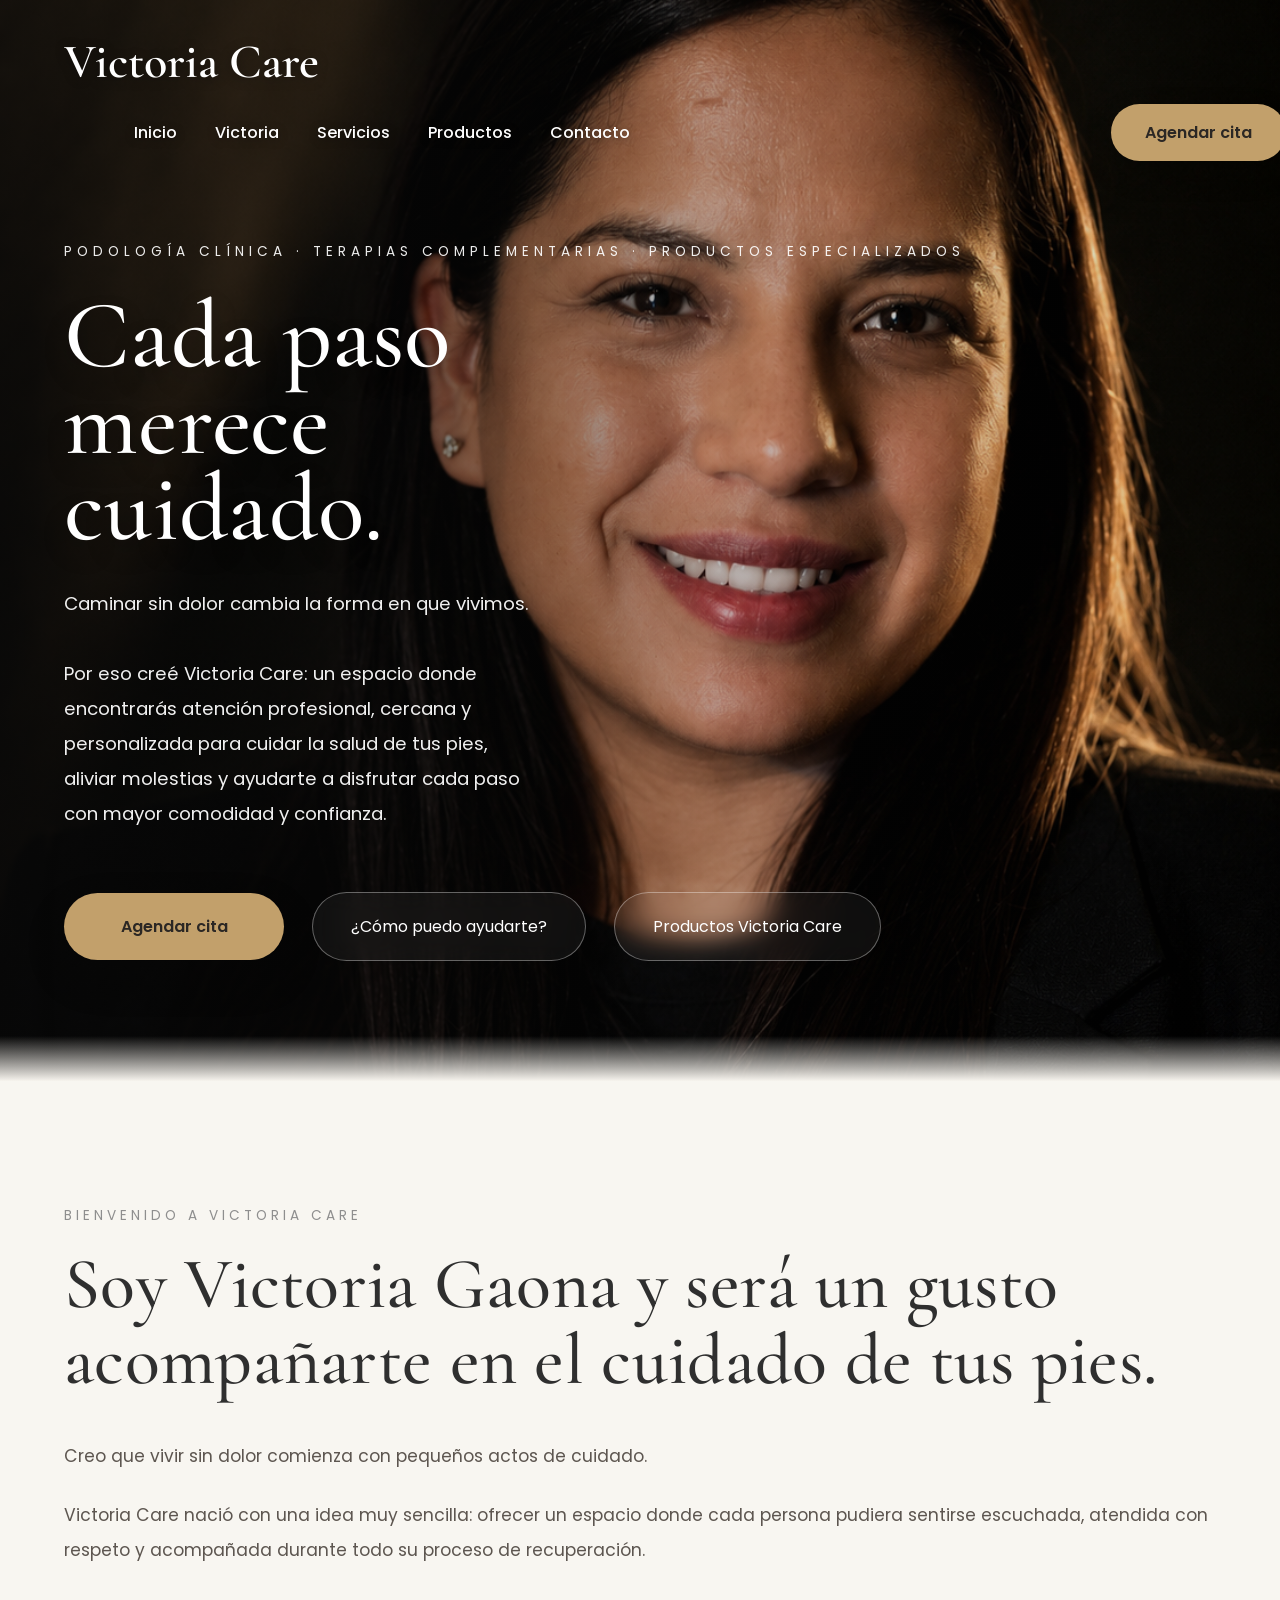
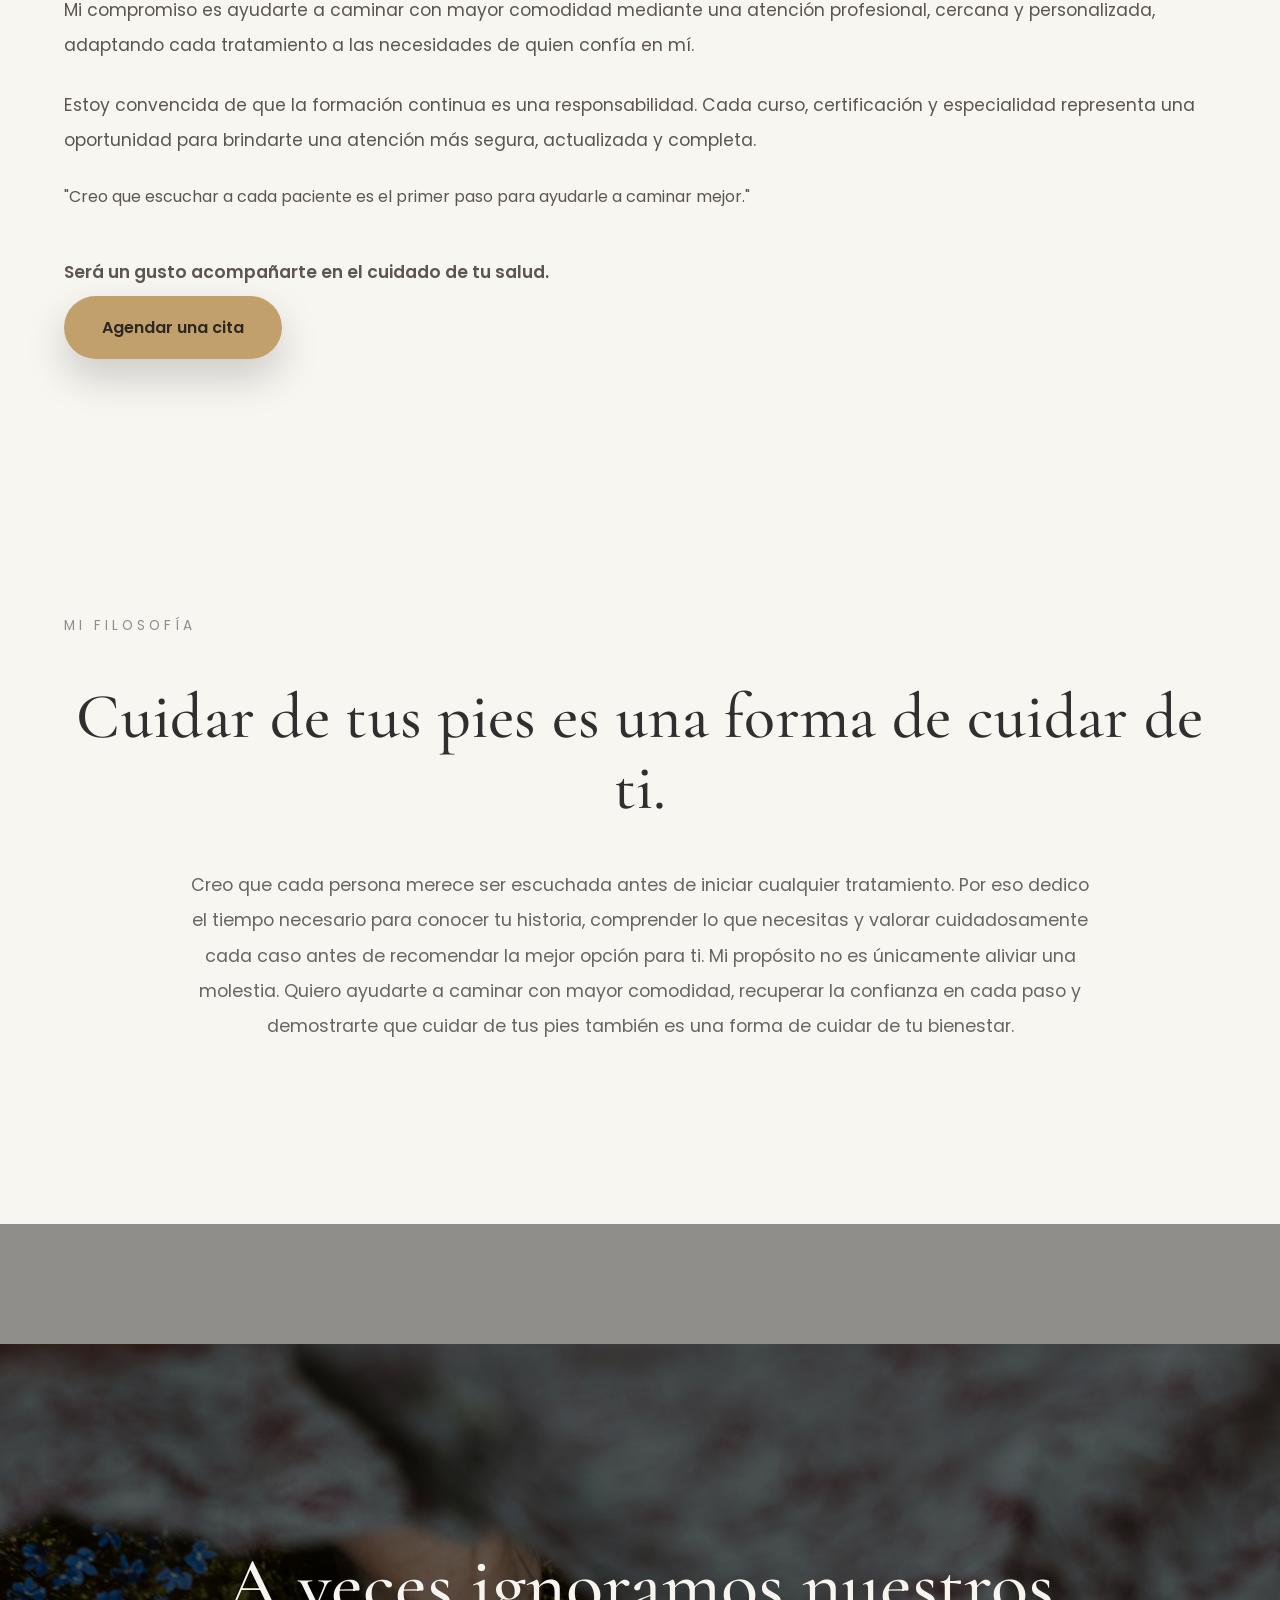
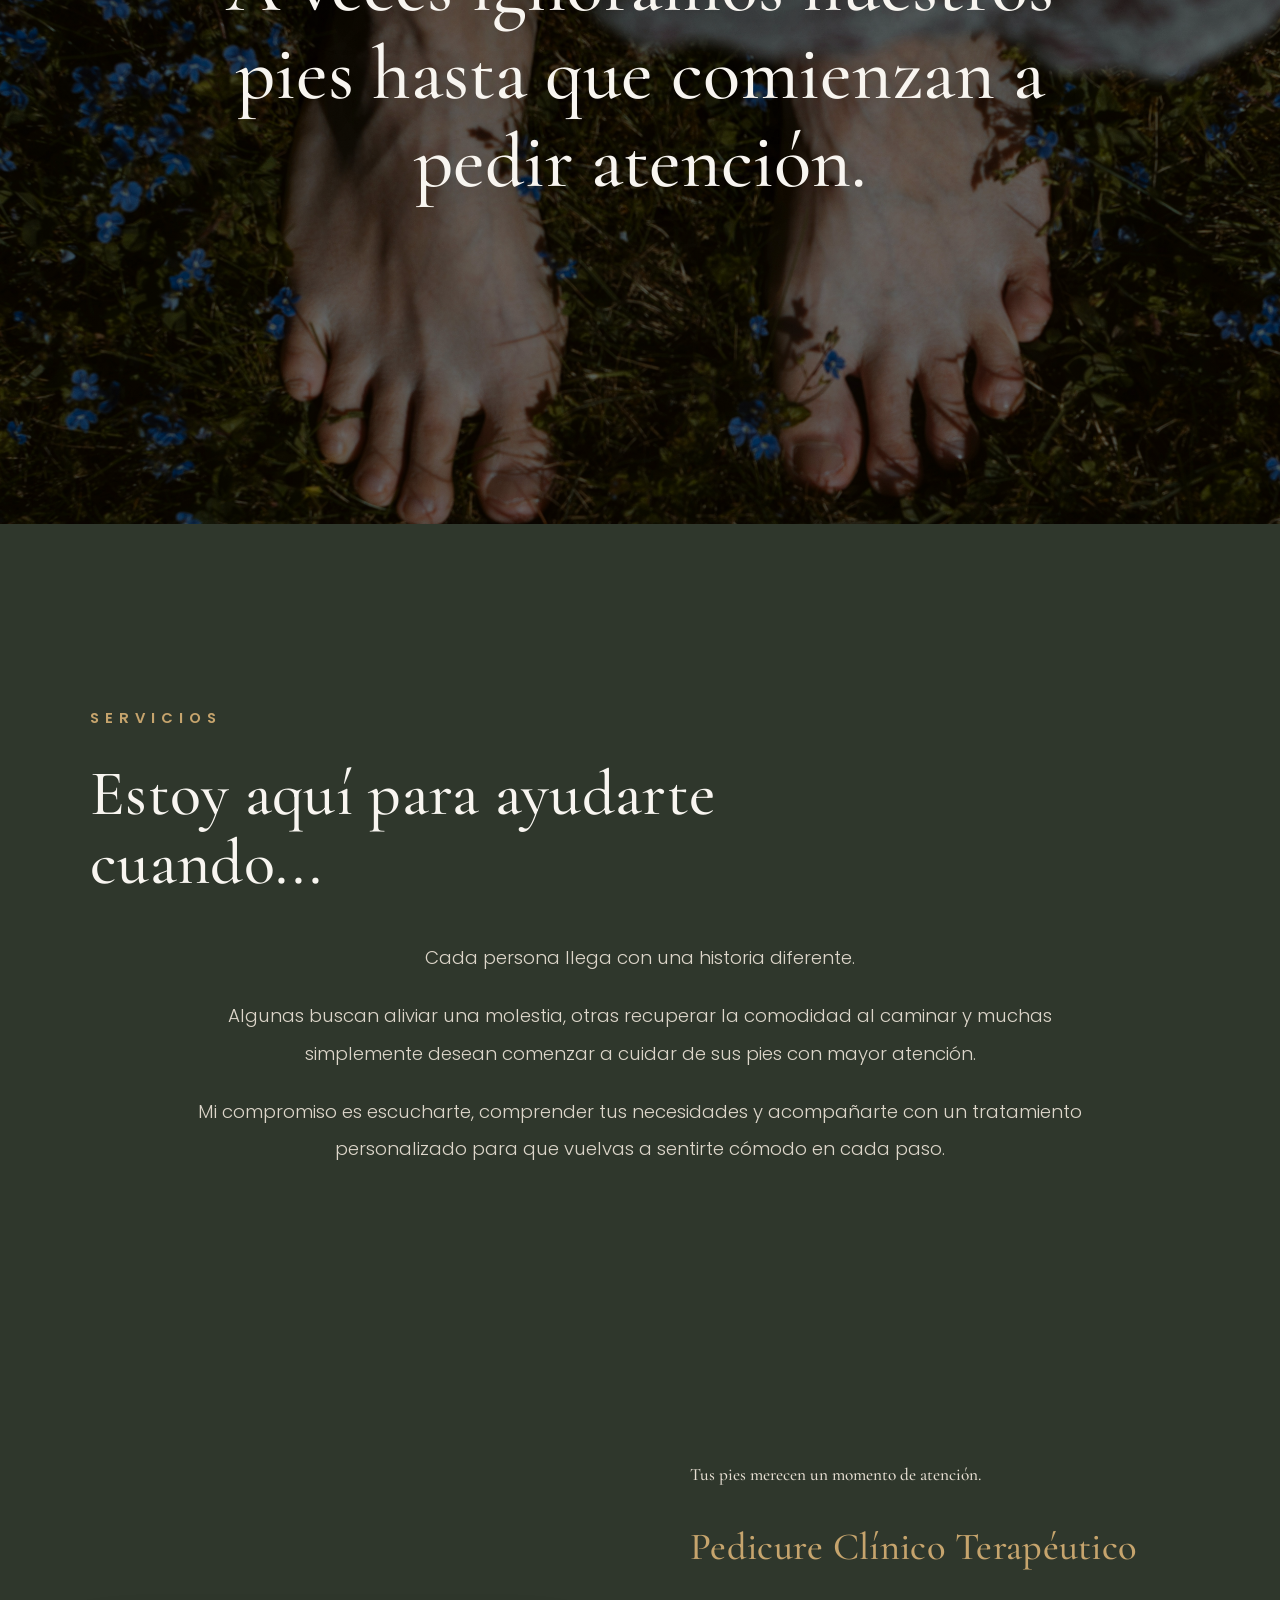
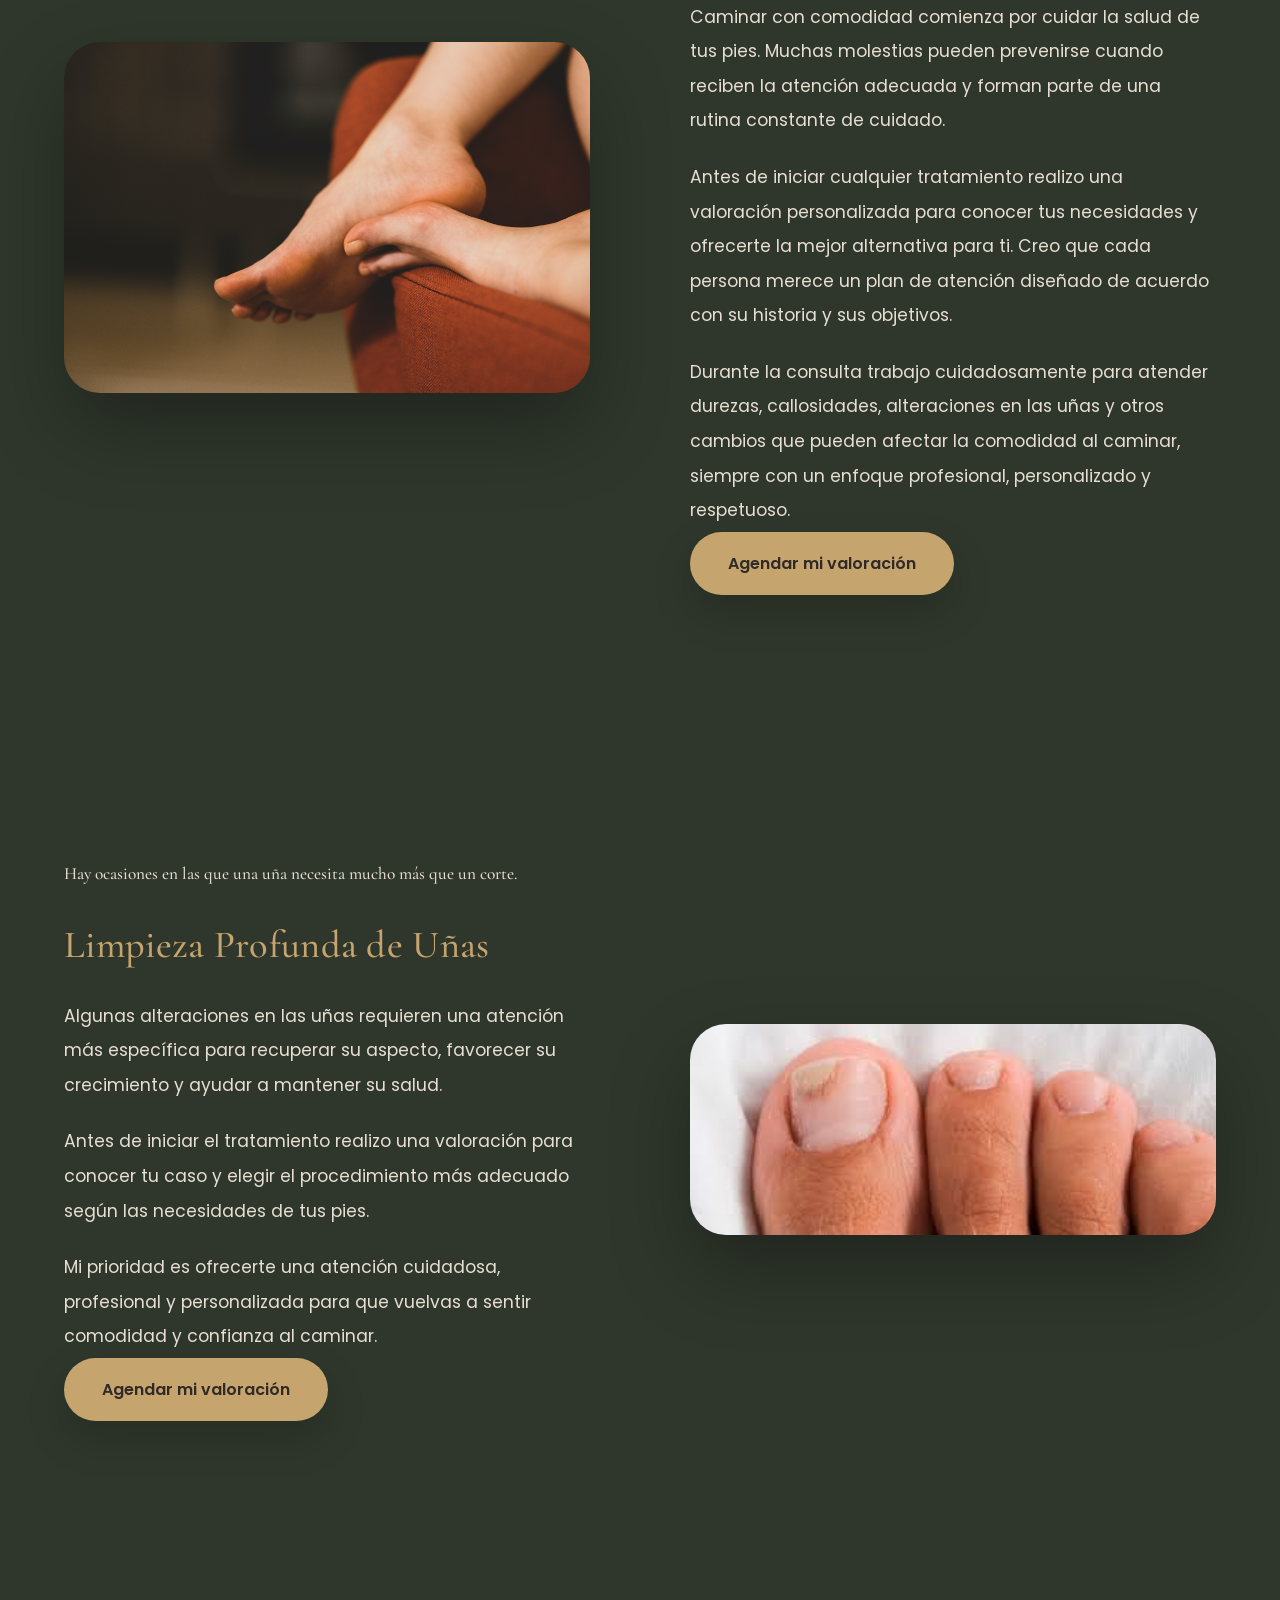
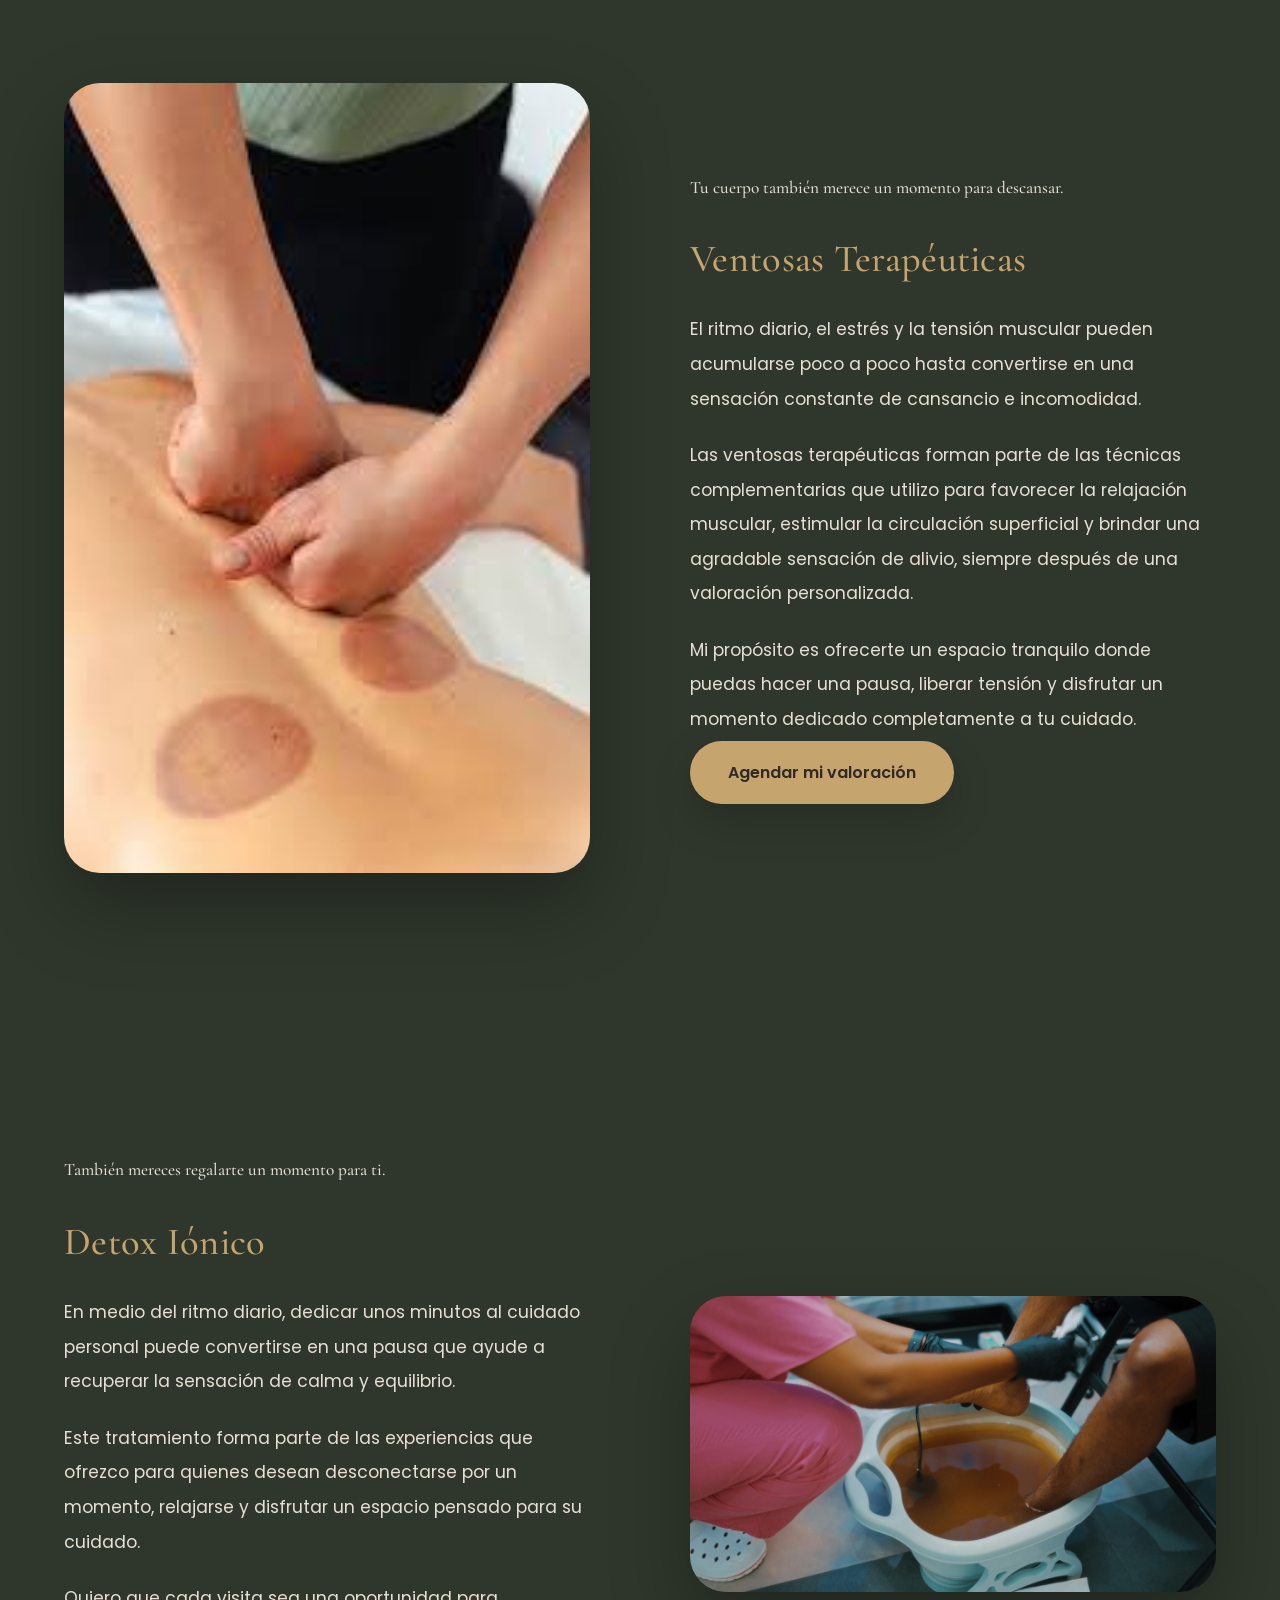
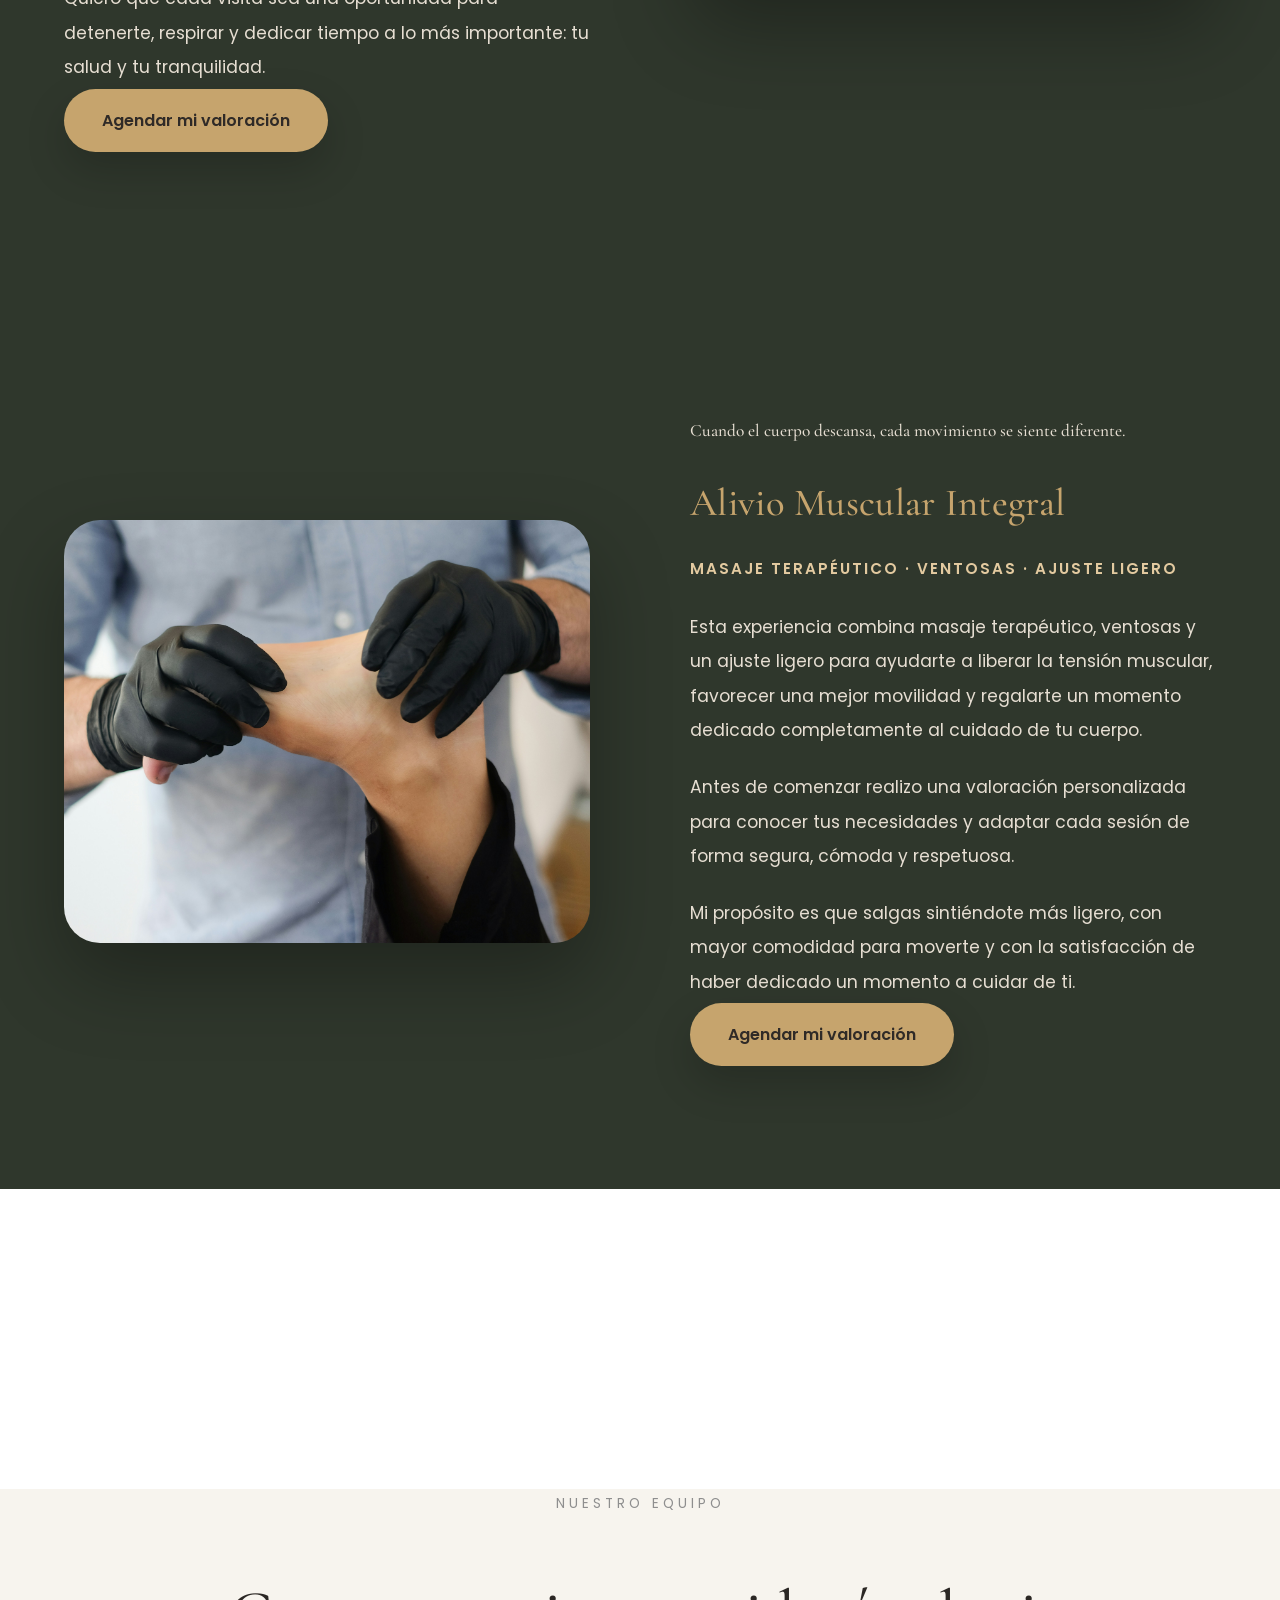
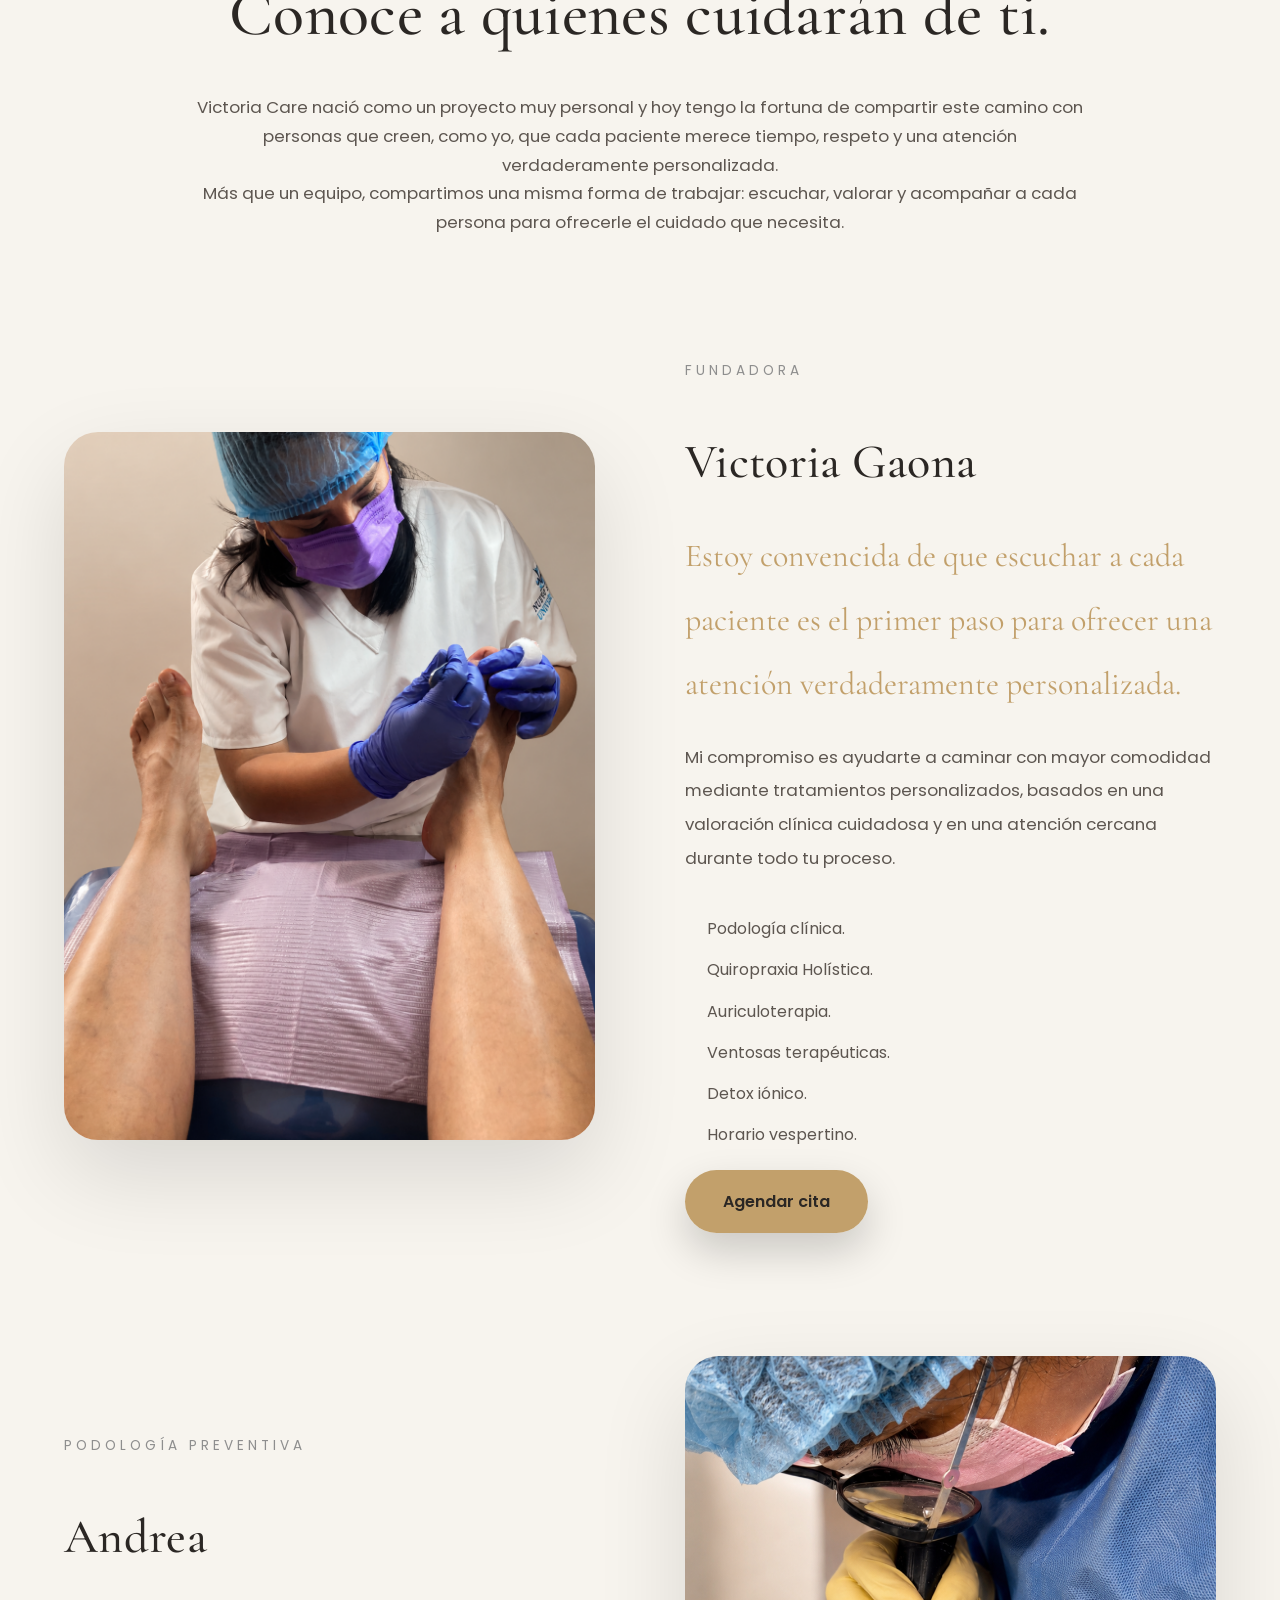
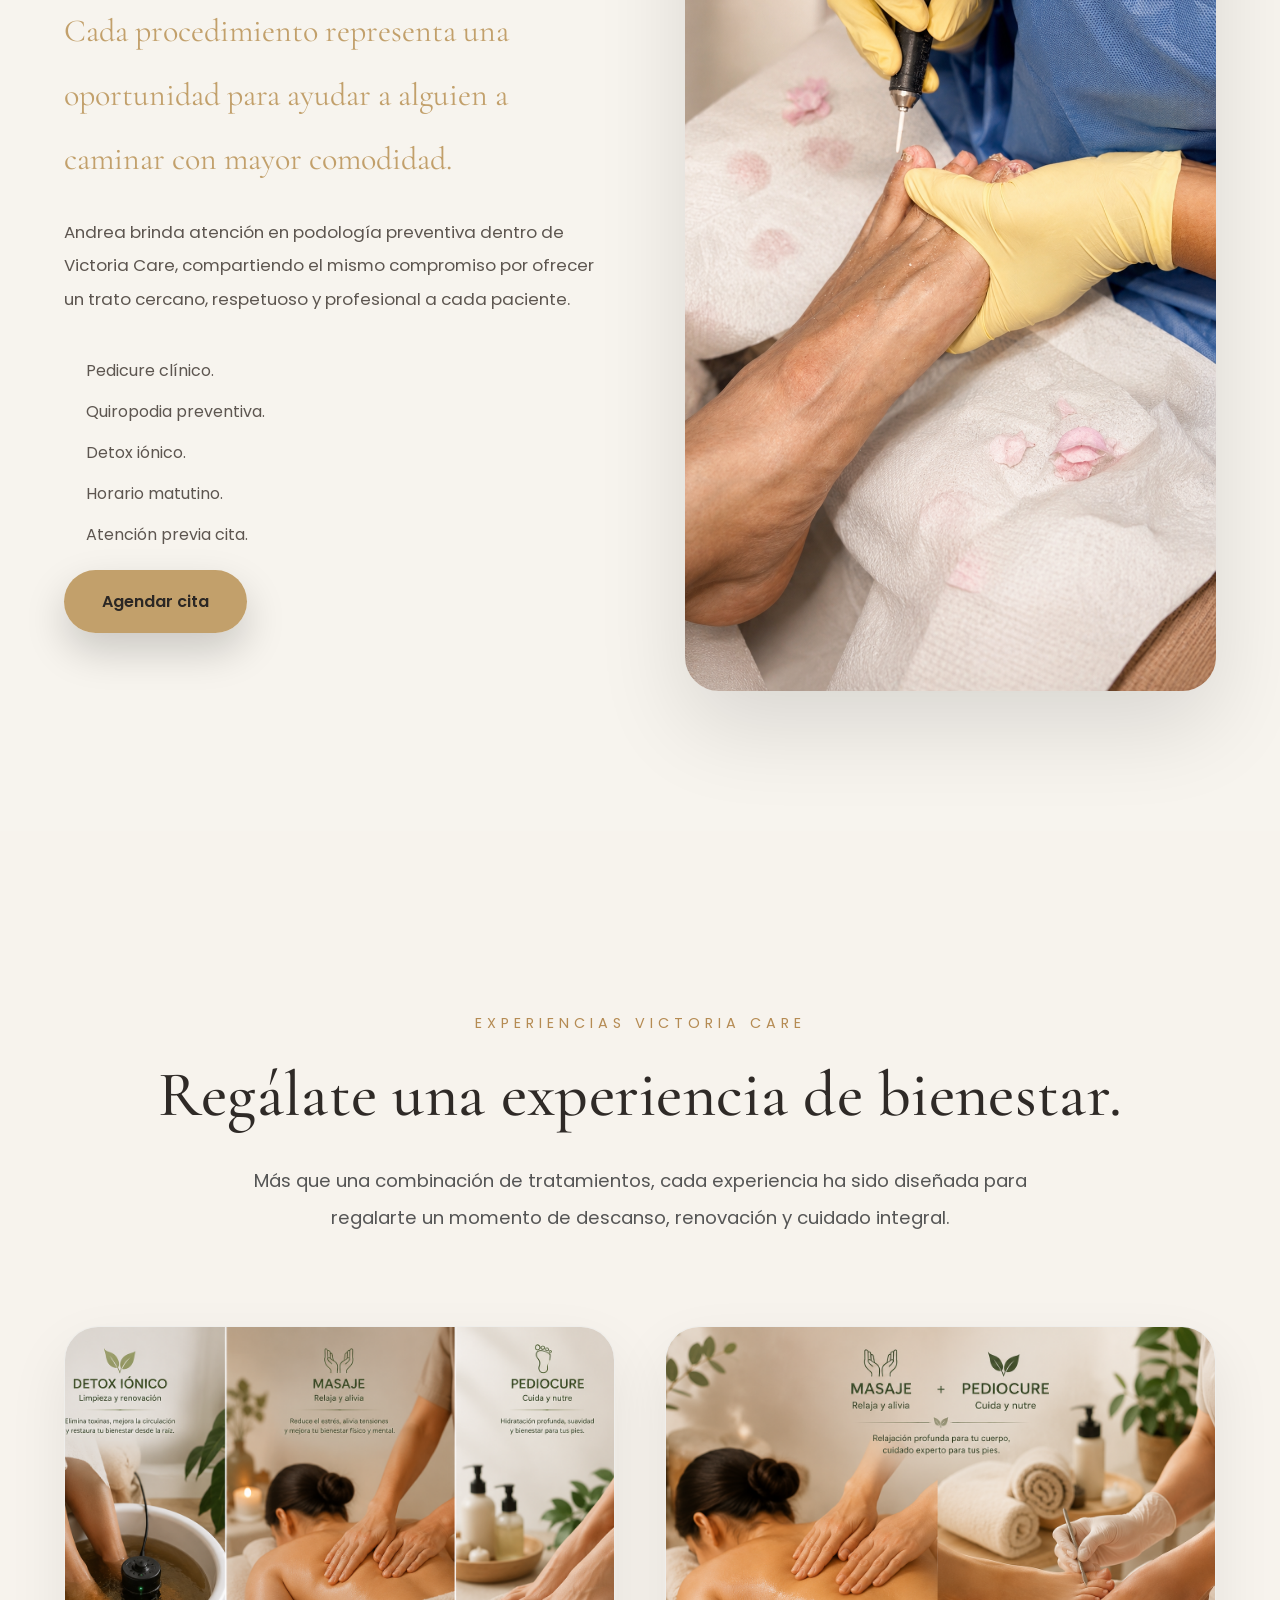
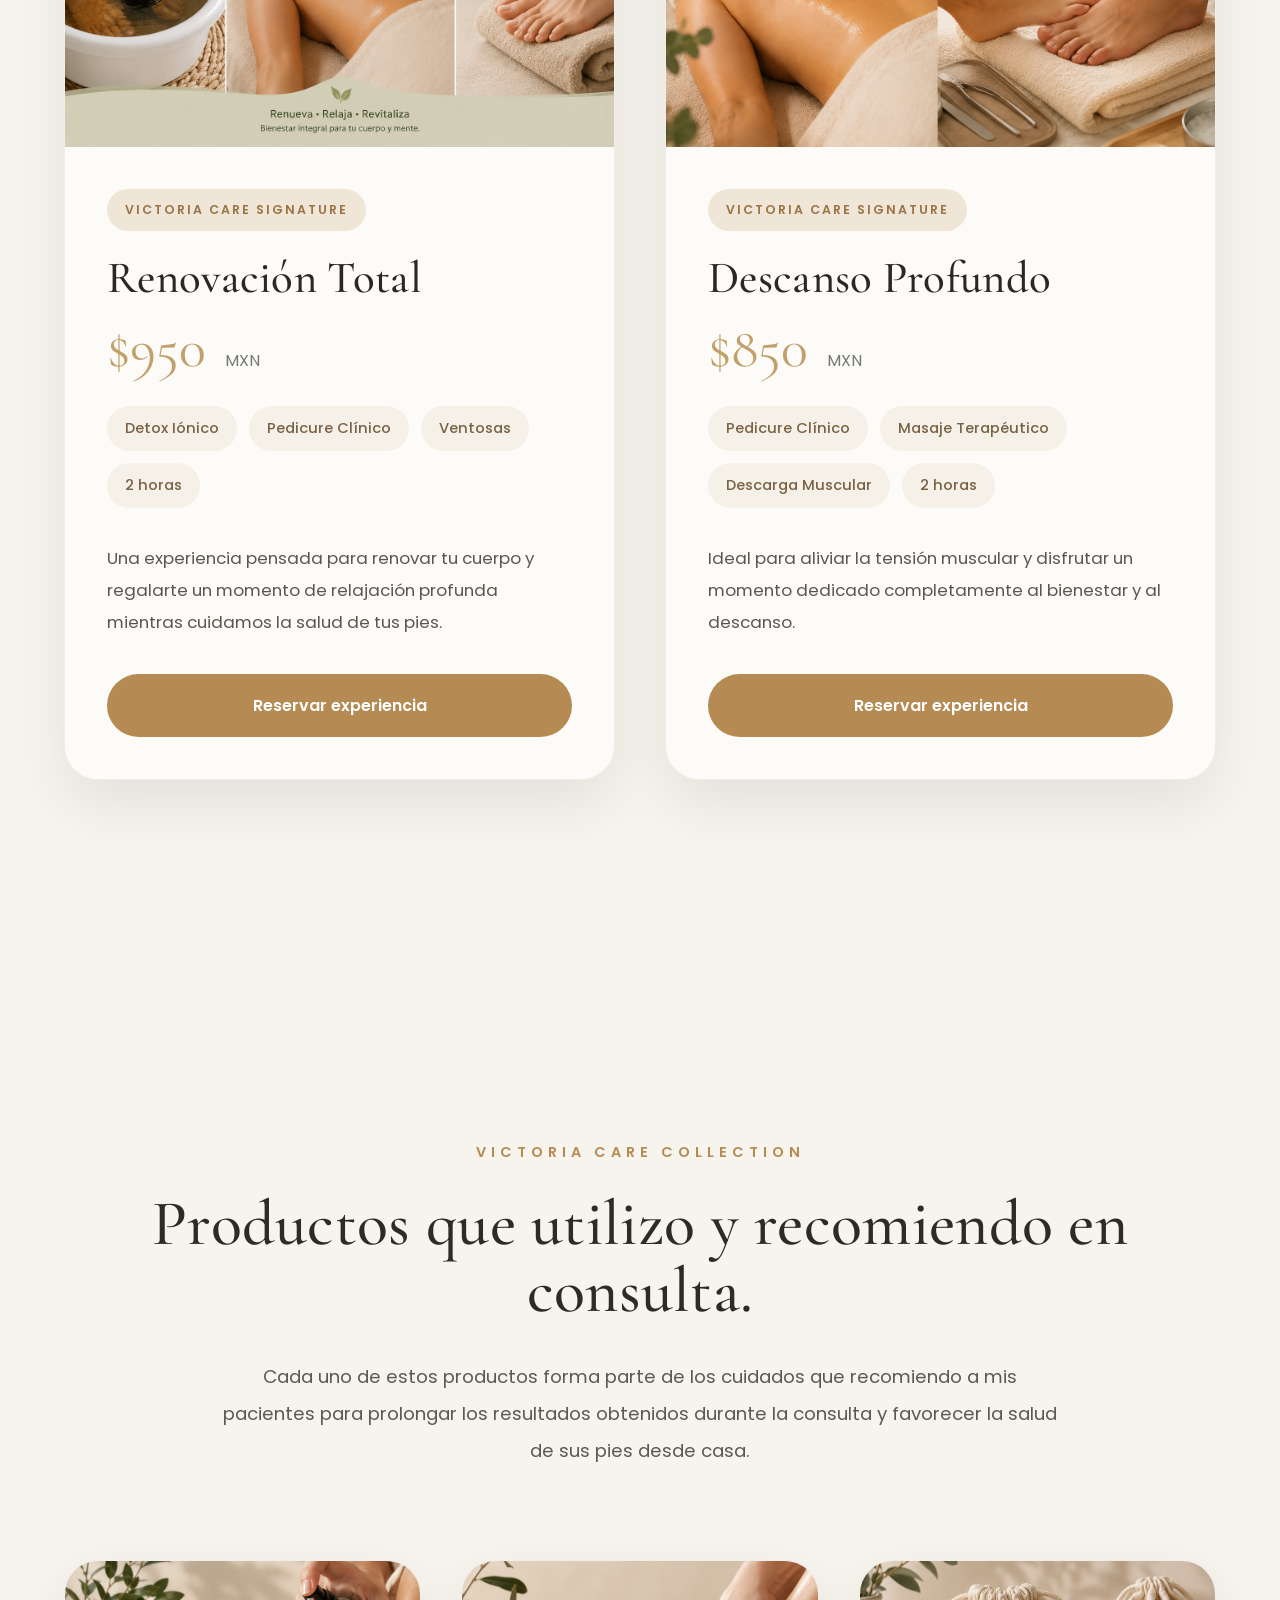
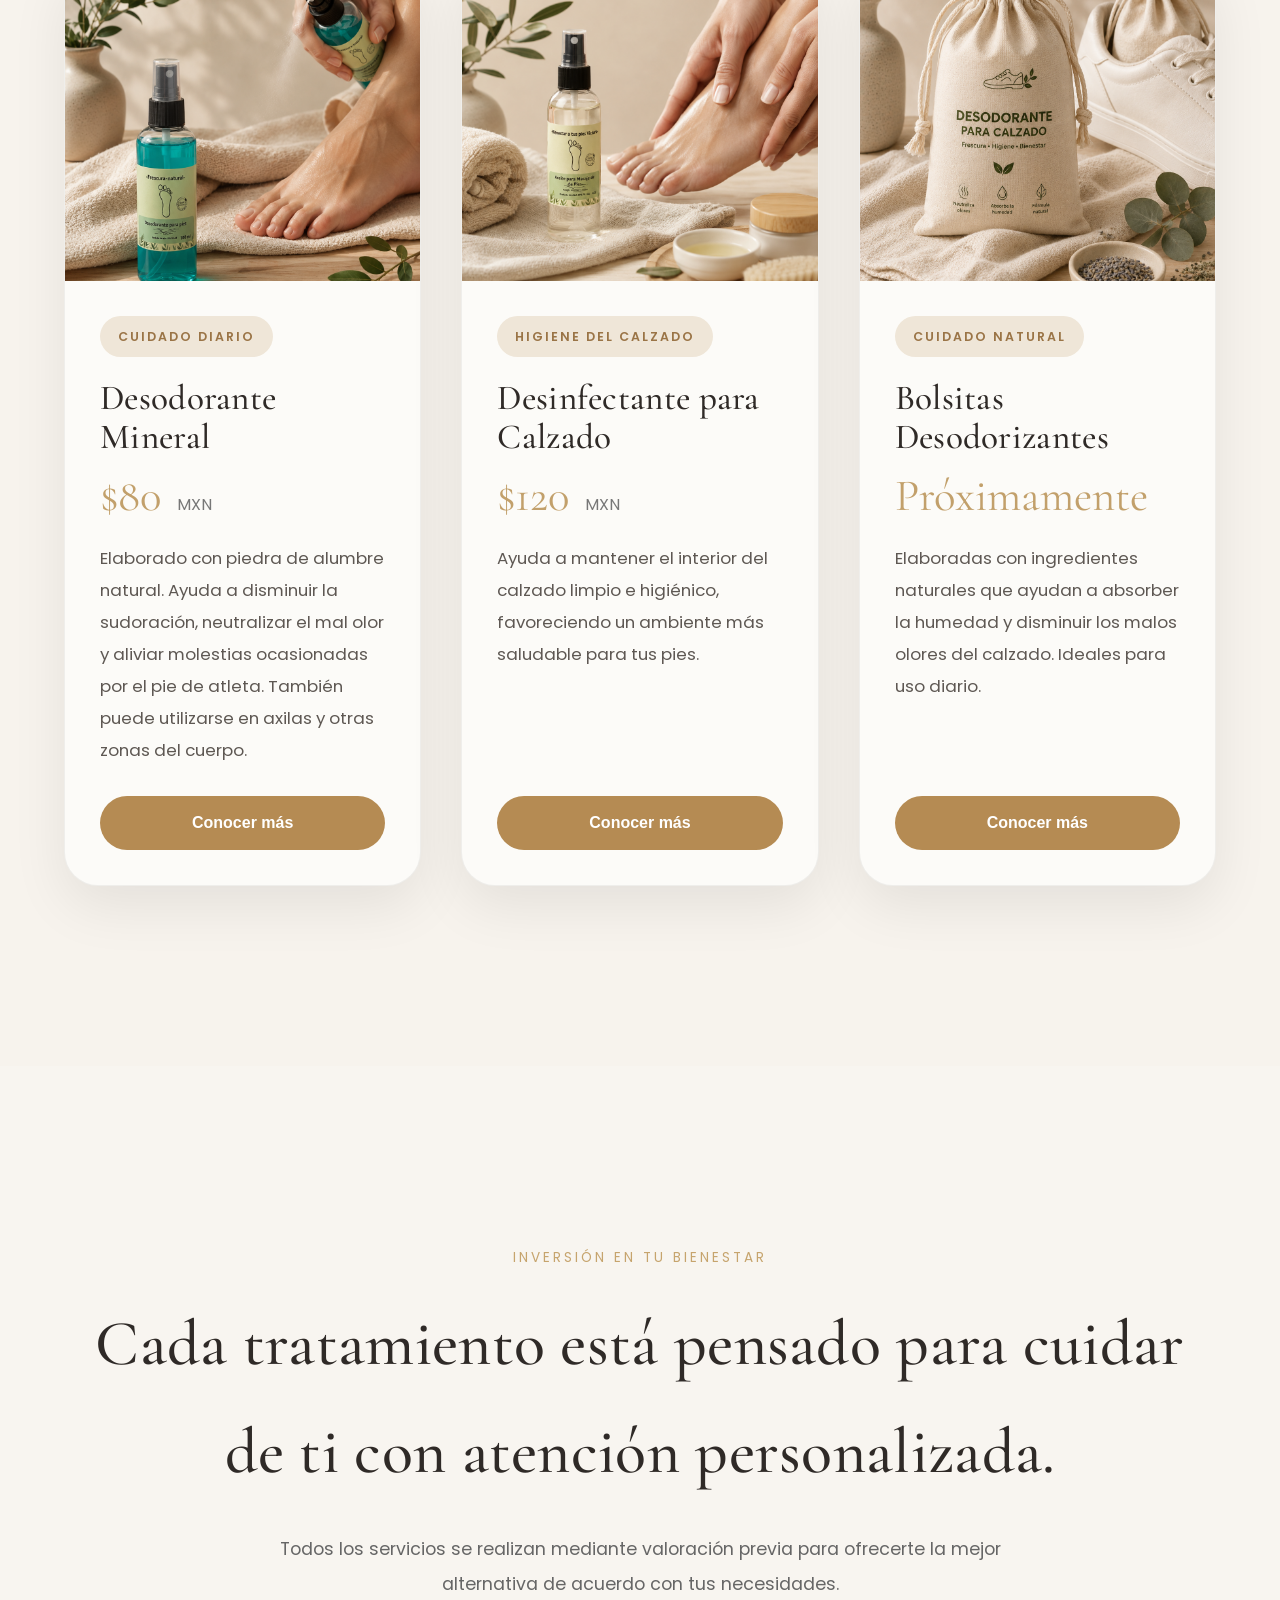
==== commit 5bd90576: "ajustes finales de Victoria Care" ====
--- a/index.html
+++ b/index.html
@@ -589,7 +589,8 @@
         CONOCE A QUIENES CUIDARÁN DE TI
 ===================================================-->
 
-
+<section class="team" id="equipo">
+</section>
     <div class="container">
 
         <div class="team-header">
--- a/css/style.css
+++ b/css/style.css
@@ -375,7 +375,7 @@
 
     position:relative;
 
-    min-height:100vh;
+    min-height:85vh;
 
     display:flex;
 
@@ -561,7 +561,7 @@
 
     width:100%;
 
-    height:140px;
+    height:45px;
 
     background:linear-gradient(
 
@@ -572,6 +572,58 @@
         transparent
 
     );
+
+}
+@media (max-width:900px){
+
+.hero{
+
+    min-height:auto;
+
+    padding:90px 0 20px;
+
+    background-position:center;
+
+}
+
+.hero-content{
+
+    text-align:center;
+
+    padding-top:60px;
+
+}
+
+.hero h1{
+
+    font-size:3rem;
+
+    max-width:100%;
+
+}
+
+.hero-text{
+
+    width:100%;
+
+    margin:30px auto;
+
+}
+
+.hero-buttons{
+
+    justify-content:center;
+    margin-top:40px;
+
+}
+
+.hero-buttons a{
+
+    width:100%;
+
+    max-width:340px;
+
+}
 
 }
 /*=========================================================
@@ -2883,4 +2935,21 @@
 
 }
 
+}
+@media (max-width:900px){
+
+.about h2,
+.services h2,
+.team-header h2,
+.products h2,
+.pricing h2,
+.contact h2,
+.location h2{
+
+    font-size:2.6rem;
+
+    line-height:1.1;
+
+}
+
 }
--- a/css/responsive.css
+++ b/css/responsive.css
@@ -0,0 +1,421 @@
+/* =====================================================
+   RESPONSIVE VICTORIA GAONA CARE
+===================================================== */
+
+/* ---------- 1200px ---------- */
+
+@media (max-width:1200px){
+
+.hero h1{
+font-size:5rem;
+}
+
+.about h2{
+font-size:3.8rem;
+}
+
+.team-member{
+gap:60px;
+}
+
+.service-grid{
+gap:60px;
+}
+
+}
+
+/* ---------- 992px ---------- */
+
+@media (max-width:992px){
+
+section{
+padding:90px 0;
+}
+
+.container{
+width:92%;
+}
+
+/* HEADER */
+
+.header{
+padding:18px 0;
+}
+
+.header .container{
+display:flex;
+flex-direction:column;
+gap:20px;
+}
+
+.navbar{
+margin-left:0;
+flex-direction:column;
+gap:20px;
+}
+
+.nav-links{
+flex-wrap:wrap;
+justify-content:center;
+gap:20px;
+}
+
+/* HERO */
+
+.hero{
+background-position:center;
+text-align:center;
+}
+
+.hero-content{
+padding-top:140px;
+}
+
+.hero h1{
+font-size:4.2rem;
+max-width:100%;
+}
+
+.hero-text{
+width:100%;
+max-width:700px;
+margin:auto;
+margin-bottom:40px;
+}
+
+.hero-buttons{
+justify-content:center;
+}
+
+/* ABOUT */
+.about{
+
+    margin-top:0;
+
+    padding-top:60px;
+
+}
+
+.about h2{
+font-size:3.2rem;
+}
+
+/* SERVICES */
+
+.service-grid{
+grid-template-columns:1fr;
+gap:60px;
+}
+
+.service-grid.reverse .service-image,
+.service-grid.reverse .service-text{
+order:unset;
+}
+
+.service-text{
+max-width:100%;
+}
+
+/* TEAM */
+
+.team-member{
+grid-template-columns:1fr;
+gap:50px;
+margin-bottom:90px;
+}
+
+.team-member.reverse{
+grid-template-columns:1fr;
+}
+
+.team-photo{
+order:1;
+}
+
+.team-info{
+order:2;
+}
+
+/* PRODUCTS */
+
+.products-grid{
+grid-template-columns:repeat(2,1fr);
+}
+
+/* FOOTER */
+
+.footer-grid{
+grid-template-columns:repeat(2,1fr);
+gap:40px;
+}
+
+}
+
+/* ---------- 768px ---------- */
+
+@media (max-width:768px){
+
+section{
+padding:70px 0;
+}
+
+/* HEADER */
+
+.logo{
+font-size:2rem;
+}
+
+.nav-links{
+flex-direction:column;
+gap:14px;
+}
+
+.btn-header{
+width:100%;
+}
+
+/* HERO */
+
+.hero{
+min-height:auto;
+padding:120px 0 60px;
+}
+.hero{
+
+    margin-bottom:0;
+
+}
+
+.hero h1{
+font-size:3rem;
+line-height:1;
+}
+
+.hero-category{
+letter-spacing:2px;
+font-size:.75rem;
+}
+
+.hero-text{
+font-size:1rem;
+line-height:1.8;
+}
+
+.hero-buttons{
+flex-direction:column;
+}
+
+.hero-buttons a{
+width:100%;
+}
+
+/* ABOUT */
+
+.about h2{
+font-size:2.6rem;
+}
+
+.about p{
+font-size:1rem;
+}
+
+/* PHILOSOPHY */
+
+.philosophy h2{
+font-size:2.6rem;
+}
+
+/* TRANSITION */
+
+.transition{
+height:60vh;
+}
+
+.transition-text p{
+font-size:2.5rem;
+}
+
+/* SERVICES */
+
+.services h2{
+font-size:2.8rem;
+}
+
+.service-question{
+font-size:2.5rem;
+}
+
+.service-text h2{
+font-size:2rem;
+}
+
+/* TEAM */
+
+.team-header h2{
+font-size:2.8rem;
+}
+
+.team-info h3{
+font-size:2.3rem;
+}
+
+/* EXPERIENCIAS */
+
+.packages-grid{
+grid-template-columns:1fr;
+}
+
+.package-image{
+height:260px;
+}
+
+/* PRODUCTOS */
+
+.products-grid{
+grid-template-columns:1fr;
+}
+
+.product-image{
+height:260px;
+}
+
+/* MODAL */
+
+.modal-grid{
+grid-template-columns:1fr;
+}
+
+.modal-info{
+padding:35px;
+}
+
+.modal-info h2{
+font-size:2.3rem;
+}
+
+/* PRECIOS */
+
+.price-row{
+flex-direction:column;
+align-items:flex-start;
+gap:8px;
+}
+
+/* CONTACTO */
+
+.contact-wrapper{
+grid-template-columns:1fr;
+}
+
+/* UBICACIÓN */
+
+.location-grid{
+grid-template-columns:1fr;
+}
+
+.location-map iframe{
+height:320px;
+}
+
+/* FOOTER */
+
+.footer-grid{
+grid-template-columns:1fr;
+text-align:center;
+}
+
+.footer-bottom{
+flex-direction:column;
+text-align:center;
+}
+
+}
+
+/* ---------- 480px ---------- */
+
+@media (max-width:480px){
+
+.logo{
+font-size:1.7rem;
+}
+
+.hero{
+padding-top:150px;
+}
+
+.hero h1{
+font-size:2.4rem;
+}
+
+.about h2,
+.services h2,
+.team-header h2,
+.products h2,
+.packages h2,
+.contact h2,
+.location h2,
+.pricing h2{
+font-size:2.2rem;
+}
+
+.service-question{
+font-size:2rem;
+}
+
+.btn-primary,
+.btn-secondary,
+.btn-header,
+.package-btn,
+.product-btn{
+width:100%;
+padding:16px;
+}
+
+.package-content,
+.product-content,
+.contact-box,
+.location-card,
+.pricing-group{
+padding:25px;
+}
+
+.hero-buttons{
+gap:15px;
+}
+
+.hero-buttons a{
+min-width:100%;
+}
+
+}
+/*====================================
+MENÚ CELULAR
+====================================*/
+
+@media (max-width:900px){
+
+.header-container{
+
+    padding:0 20px;
+
+}
+
+.nav-links{
+
+    display:none;
+
+}
+
+.btn-header{
+
+    display:none;
+
+}
+
+.logo{
+
+    font-size:2.2rem;
+
+}
+
+}
